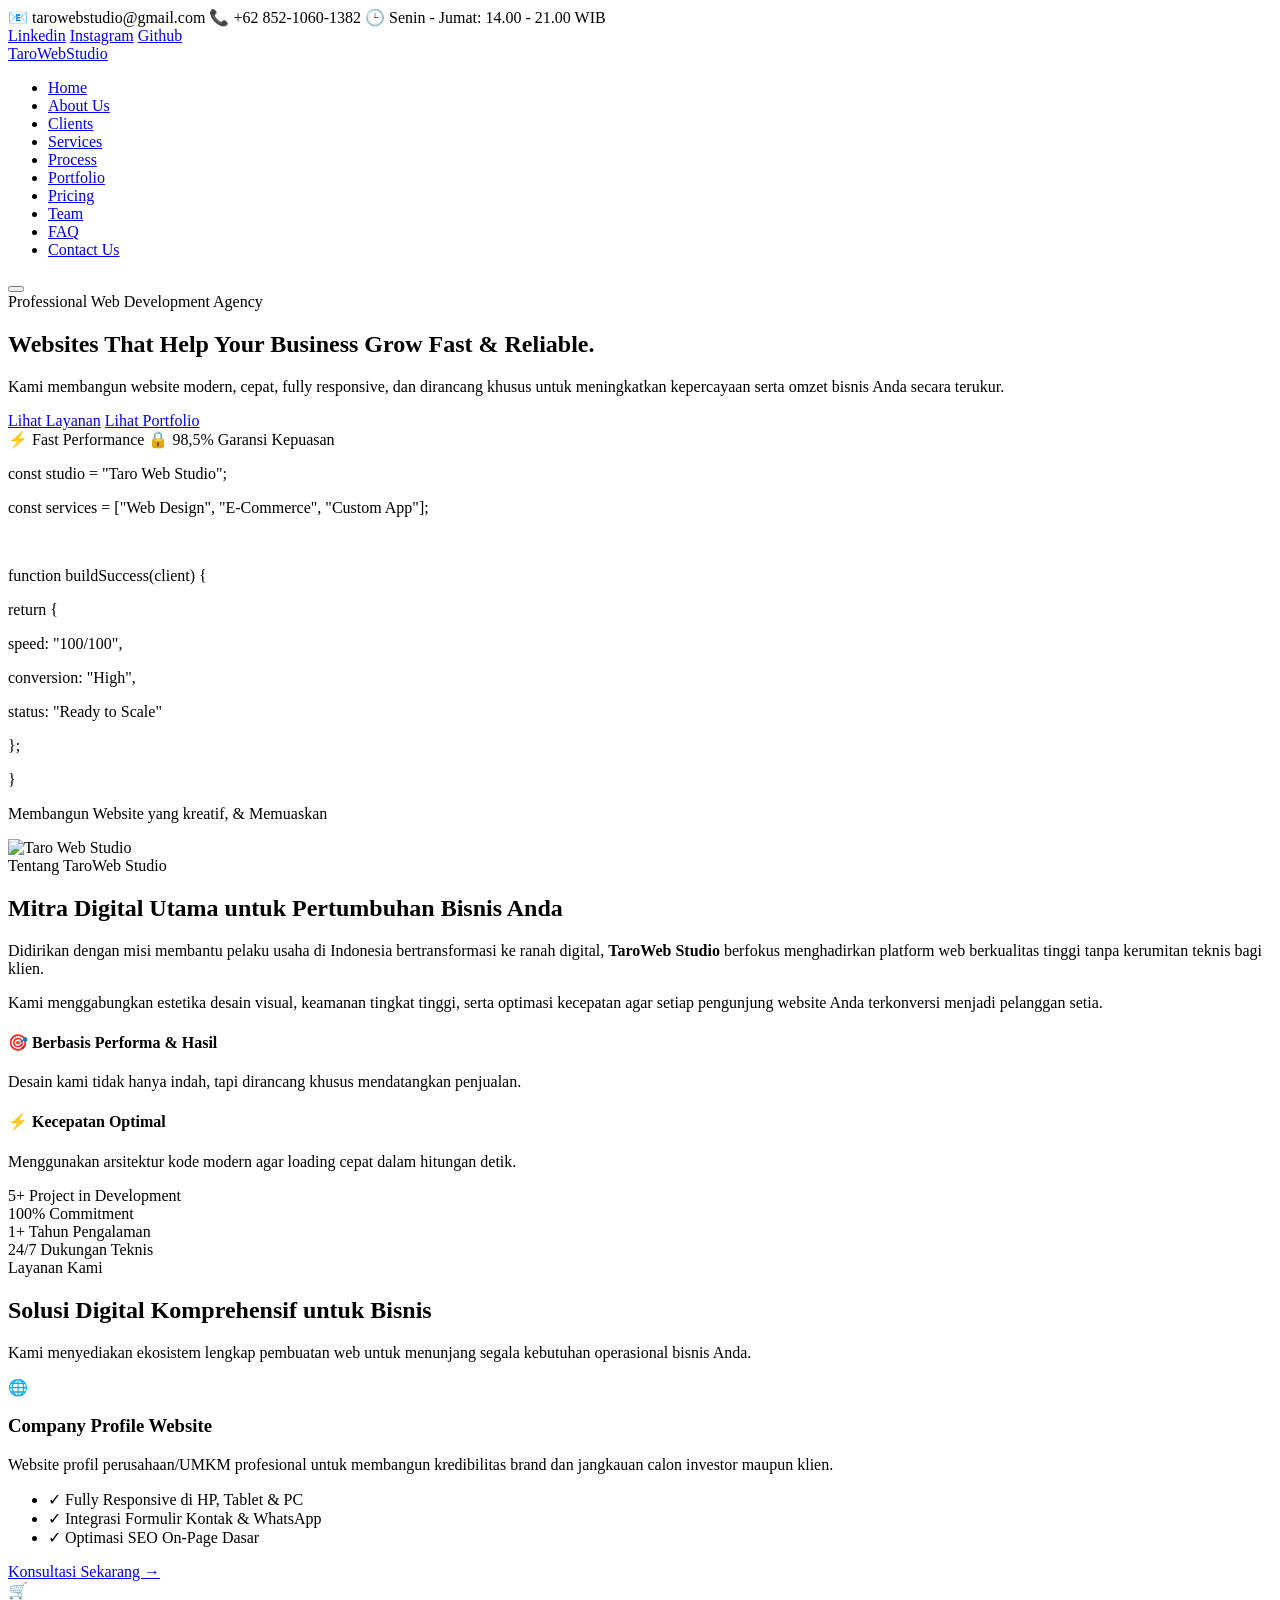
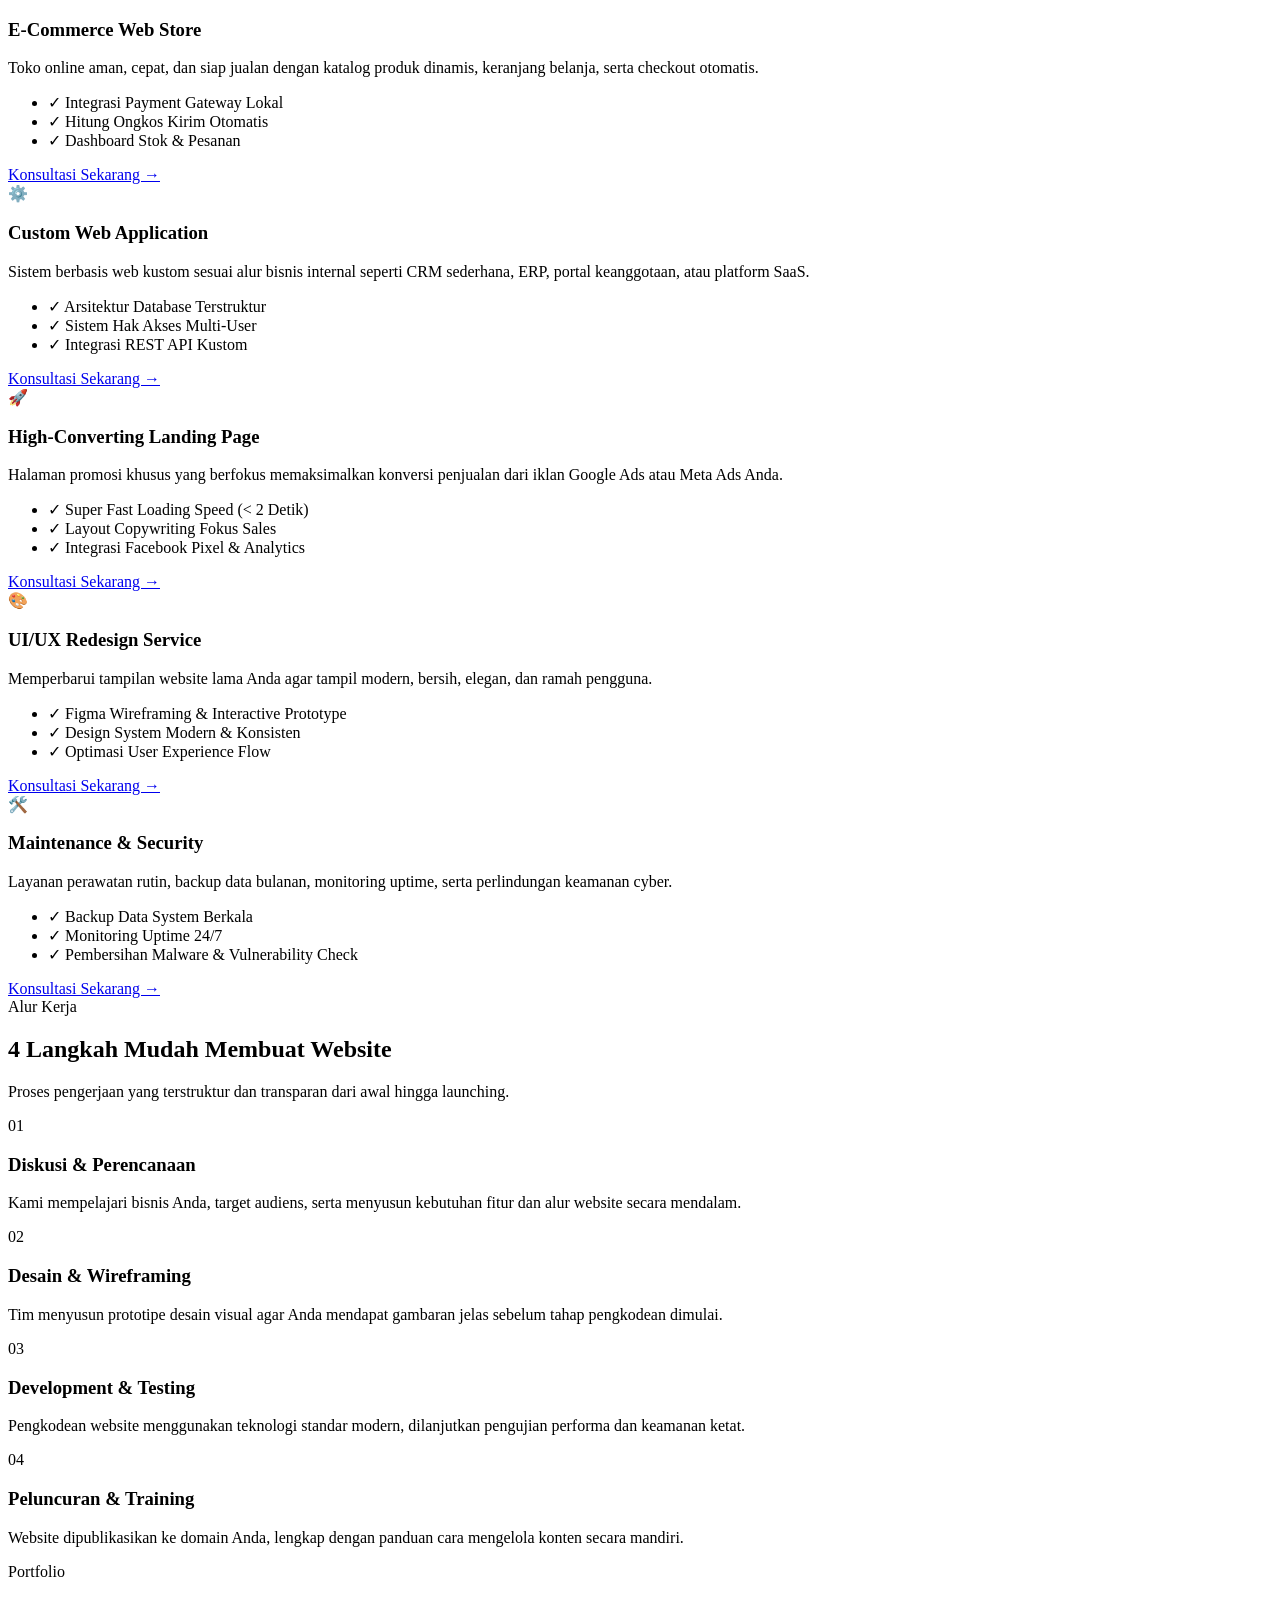
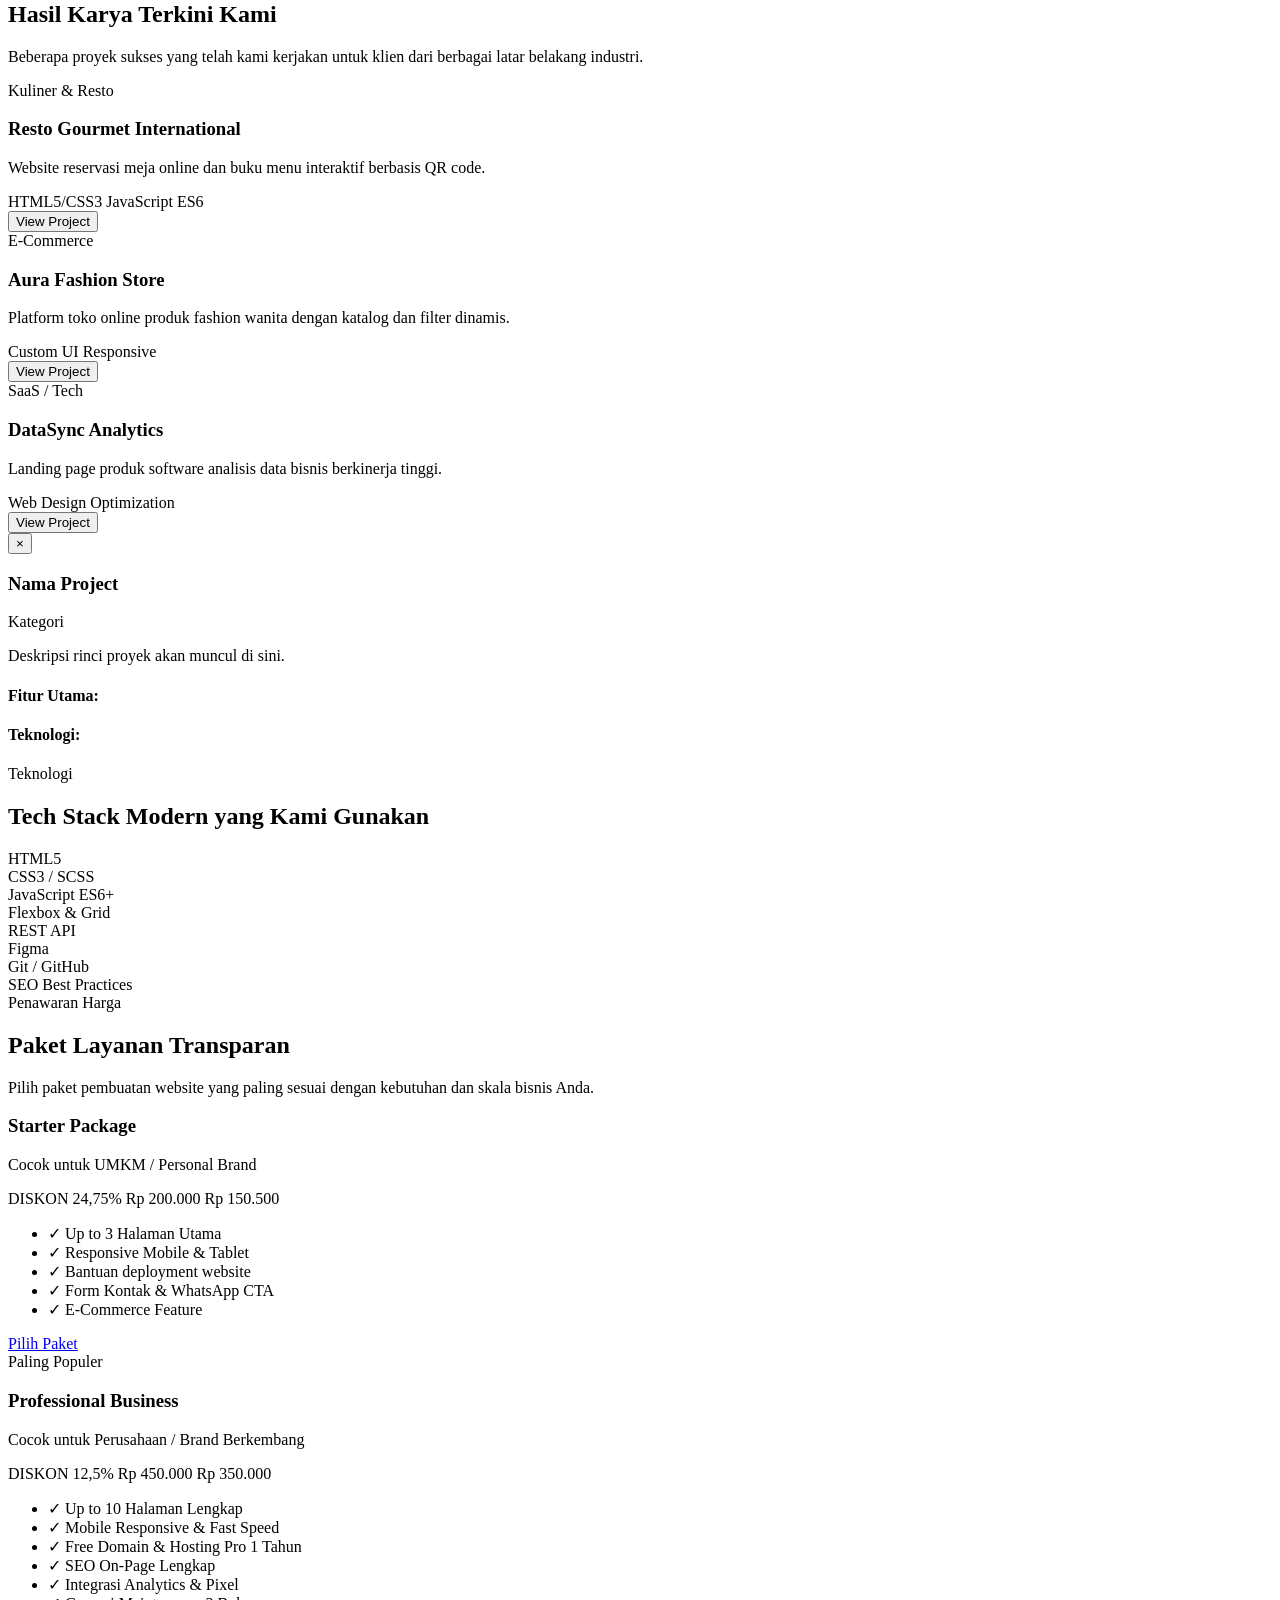
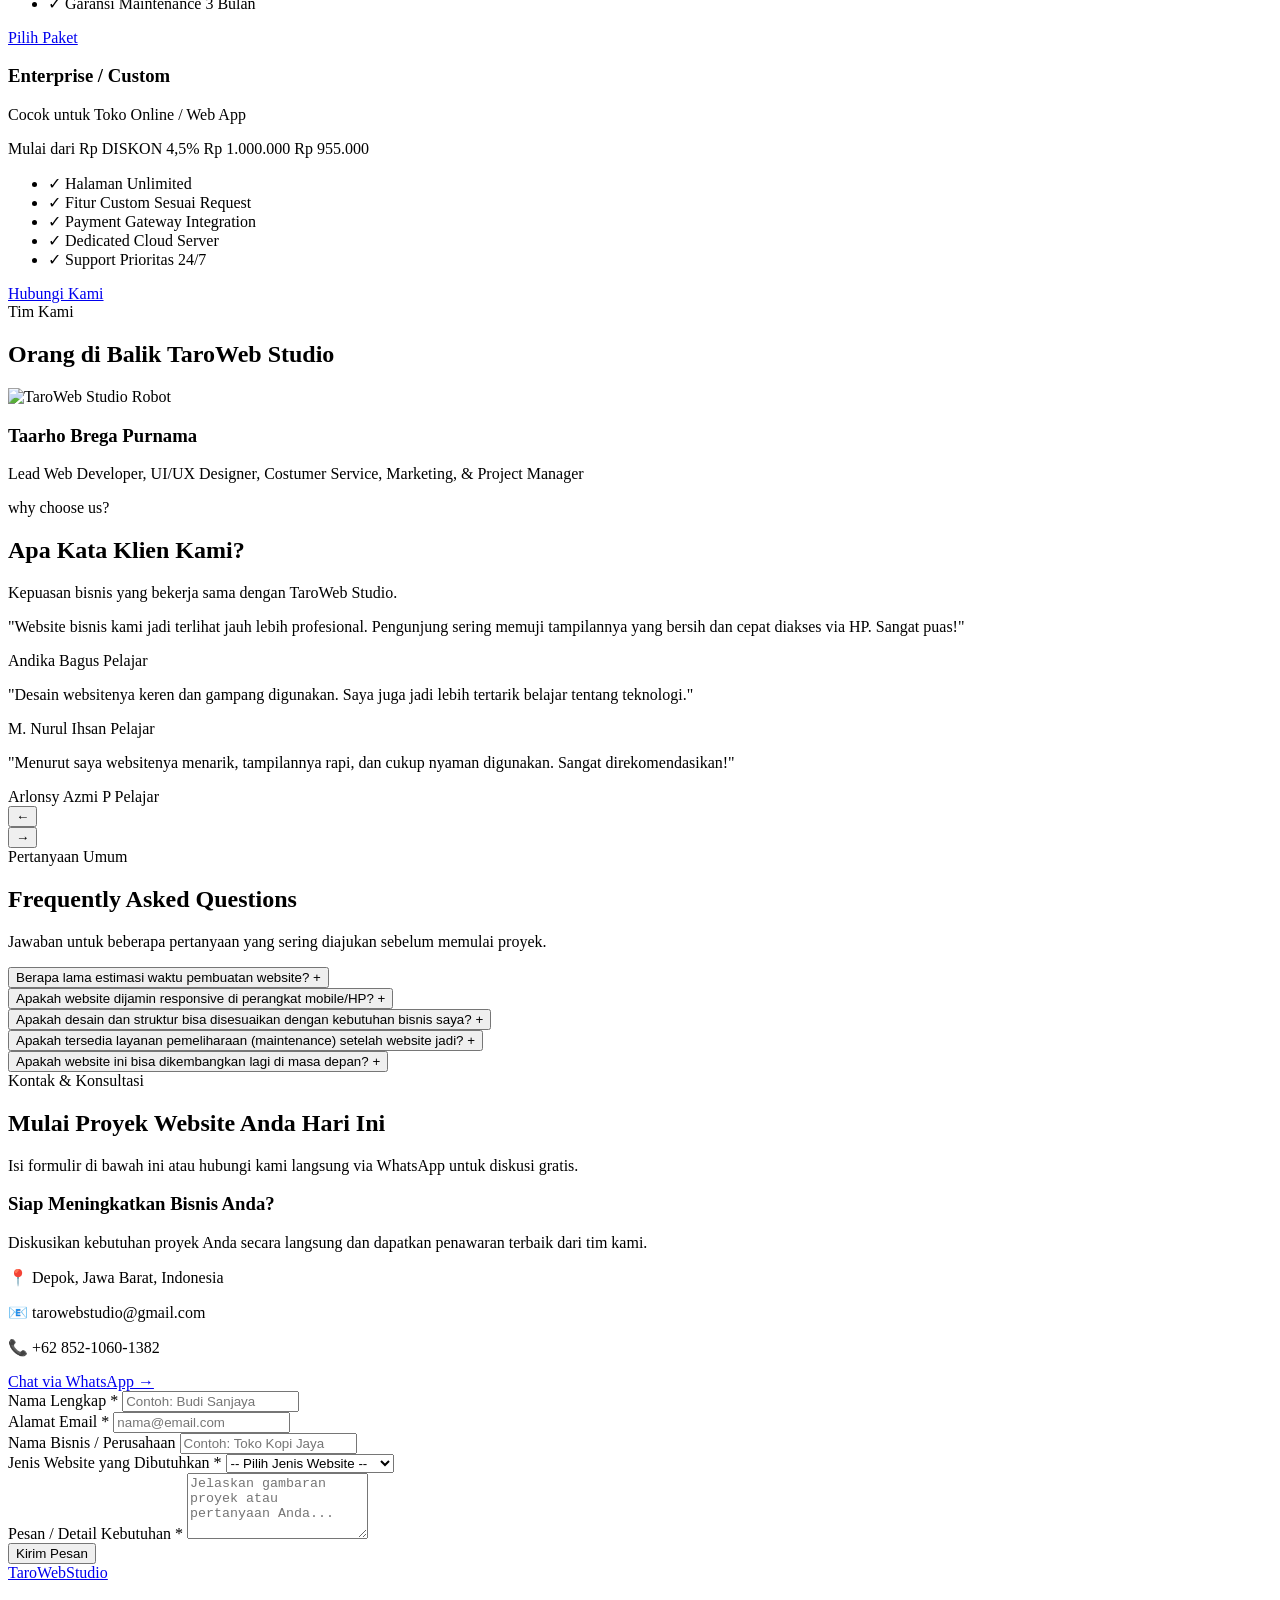
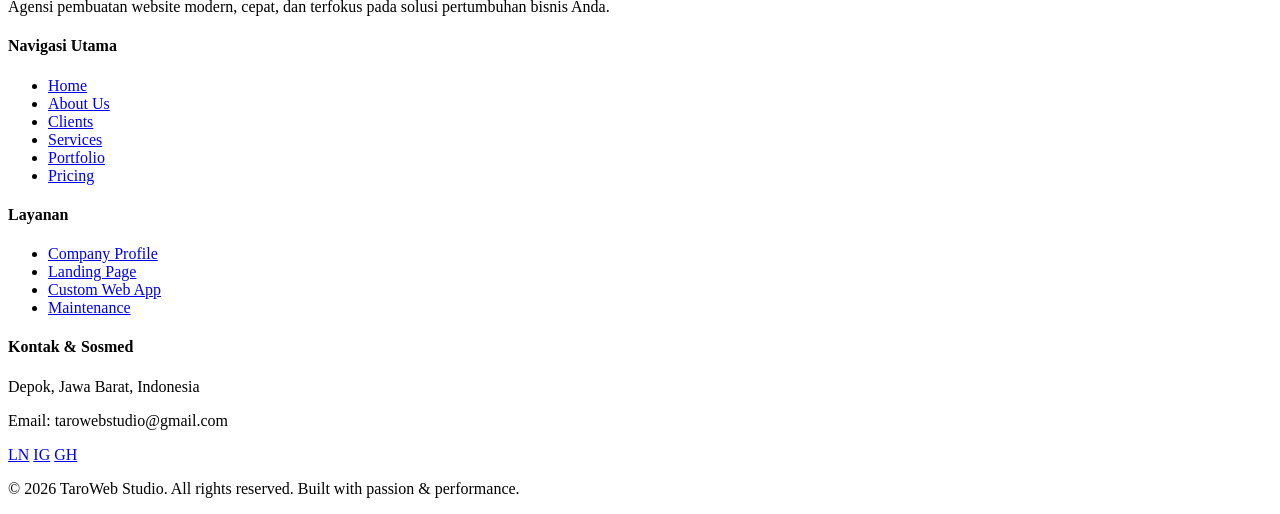
==== index.html @ c91f59e2 "create index.html" ====
<!DOCTYPE html>
<html lang="id">
<head>
  <meta charset="UTF-8">
  <meta name="viewport" content="width=device-width, initial-scale=1.0">
  <meta name="description" content="TaroWeb Studio - Agency Pembuatan Website Profesional, Modern, dan Berkinerja Tinggi untuk Bisnis & Brand Anda.">
  <title>TaroWeb Studio | Professional Web Development Agency</title>

  <!-- CSS External -->
  <link rel="stylesheet" href="css/style.css">
</head>
<body>

  <!-- ==================== TOP BAR ==================== -->
  <div class="top-bar">
    <div class="container top-bar-container">
      <div class="top-bar-contact">
        <span>📧 tarowebstudio@gmail.com
        <span>📞 +62 852-1060-1382</span>
        <span>🕒 Senin - Jumat: 14.00 - 21.00 WIB</span>
      </div>
      <div class="top-bar-socials">
        <a href="https://www.linkedin.com/in/taarho-brega-503787442/"
        target="_blank" rel="noopener noreferrer"
        aria-label="Linkedin Taro Web Studio">Linkedin</a>

        <a href="https://www.instagram.com/tarowebstudio.id?exln=bDh6ZzJjN2NoOWcz"
        target ="_blank" rel="noopener  noreferrer"
        aria-label="Instagram Taro Web Studio">Instagram</a>

        <a href="https://github.com/tarowebstudio"
        target="_blank" rel="noopener noreferrer"
        aria-label="GitHub Taro Web Studio">Github</a>
      </div>
    </div>
  </div>

  <!-- ==================== NAVBAR ==================== -->
  <header class="navbar" id="navbar">
    <div class="container navbar-container">
      <a href="#home" class="logo" aria-label="TaroWeb Studio Beranda">
        TaroWeb<span>Studio</span>
      </a>

      <!-- Navigation Links -->
      <nav class="nav-menu" id="nav-menu" aria-label="Navigasi Utama">
        <ul class="nav-list">
          <li><a href="#home" class="nav-link active">Home</a></li>
          <li><a href="#about" class="nav-link">About Us</a></li>
          <li><a href="#clients" class="nav-link">Clients</a></li>
          <li><a href="#services" class="nav-link">Services</a></li>
          <li><a href="#process" class="nav-link">Process</a></li>
          <li><a href="#portfolio" class="nav-link">Portfolio</a></li>
          <li><a href="#pricing" class="nav-link">Pricing</a></li>
          <li><a href="#team" class="nav-link">Team</a></li>
          <li><a href="#faq" class="nav-link">FAQ</a></li>
          <li><a href="#contact" class="btn btn-nav">Contact Us</a></li>
        </ul>
      </nav>

      <!-- Hamburger Menu Button -->
      <button class="hamburger" id="hamburger-btn" aria-label="Buka Menu Navigasi" aria-expanded="false" aria-controls="nav-menu">
        <span class="bar"></span>
        <span class="bar"></span>
        <span class="bar"></span>
      </button>
    </div>
  </header>

  <main>
    <!-- ==================== 1. HERO SECTION ==================== -->
    <section class="hero" id="home">
      <div class="container hero-container">
        <div class="hero-content">
          <span class="badge">Professional Web Development Agency</span>
          <h1 class="hero-title">Websites That Help Your Business Grow Fast & Reliable.</h1>
          <p class="hero-subheadline">
            Kami membangun website modern, cepat, fully responsive, dan dirancang khusus untuk meningkatkan kepercayaan serta omzet bisnis Anda secara terukur.
          </p>
          <div class="hero-cta">
            <a href="#services" class="btn btn-primary">Lihat Layanan</a>
            <a href="#portfolio" class="btn btn-secondary">Lihat Portfolio</a>
          </div>
          <div class="hero-trust-badges">
            <span>⚡ Fast Performance</span>
            <span>🔒 98,5% Garansi Kepuasan</span>
          </div>
        </div>

        <div class="hero-card-mockup" aria-hidden="true">
          <div class="mockup-header">
            <span class="dot red"></span>
            <span class="dot yellow"></span>
            <span class="dot green"></span>
          </div>
          <div class="mockup-body">
            <p><span class="code-keyword">const</span> studio = <span class="code-string">"Taro Web Studio"</span>;</p>
            <p><span class="code-keyword">const</span> services = [<span class="code-string">"Web Design"</span>, <span class="code-string">"E-Commerce"</span>, <span class="code-string">"Custom App"</span>];</p>
            <br>
            <p><span class="code-keyword">function</span> buildSuccess(client) {</p>
            <p class="indent"><span class="code-keyword">return</span> {</p>
            <p class="indent-2">speed: <span class="code-string">"100/100"</span>,</p>
            <p class="indent-2">conversion: <span class="code-string">"High"</span>,</p>
            <p class="indent-2">status: <span class="code-string">"Ready to Scale"</span></p>
            <p class="indent">};</p>
            <p>}</p>
          </div>
        </div>
      </div>
    </section>

    <!-- ==================== 2. CLIENT LOGOS (GANTI DENGAN GAMBAR LOGO SENDIRI) ==================== -->
    <section class="client-logos" id="clients">
      <div class="container">
        <p class="logos-title">Membangun Website yang kreatif, & Memuaskan</p>
        <div class="logos-grid">
          <!-- Ganti path gambar di bawah sesuai dengan nama file logo kamu di assets/images/ -->
          <div class="logo-item">
            <img src="assets/images/taro-logo.png.png" alt="Taro Web Studio" loading="lazy">
          </div>
          </div>
        </div>
      </div>
    </section>

    <!-- ==================== 3. ABOUT SECTION ==================== -->
    <section class="section-padding" id="about">
      <div class="container about-container">
        <div class="about-text-content">
          <span class="section-subtitle">Tentang TaroWeb Studio</span>
          <h2 class="section-title">Mitra Digital Utama untuk Pertumbuhan Bisnis Anda</h2>
          <p class="about-text">
            Didirikan dengan misi membantu pelaku usaha di Indonesia bertransformasi ke ranah digital, <strong>TaroWeb Studio</strong> berfokus menghadirkan platform web berkualitas tinggi tanpa kerumitan teknis bagi klien.
          </p>
          <p class="about-text">
            Kami menggabungkan estetika desain visual, keamanan tingkat tinggi, serta optimasi kecepatan agar setiap pengunjung website Anda terkonversi menjadi pelanggan setia.
          </p>

          <div class="about-features-list">
            <div class="feature-item">
              <h4>🎯 Berbasis Performa & Hasil</h4>
              <p>Desain kami tidak hanya indah, tapi dirancang khusus mendatangkan penjualan.</p>
            </div>
            <div class="feature-item">
              <h4>⚡ Kecepatan Optimal</h4>
              <p>Menggunakan arsitektur kode modern agar loading cepat dalam hitungan detik.</p>
            </div>
          </div>
        </div>

        <div class="about-stats-box">
          <div class="stat-card">
            <span class="stat-number">5+</span>
            <span class="stat-label">Project in Development</span>
          </div>
          <div class="stat-card">
            <span class="stat-number">100%</span>
            <span class="stat-label">Commitment</span>
          </div>
          <div class="stat-card">
            <span class="stat-number">1+</span>
            <span class="stat-label">Tahun Pengalaman</span>
          </div>
          <div class="stat-card">
            <span class="stat-number">24/7</span>
            <span class="stat-label">Dukungan Teknis</span>
          </div>
        </div>
      </div>
    </section>

    <!-- ==================== 4. SERVICES SECTION ==================== -->
    <section class="section-padding bg-light" id="services">
      <div class="container">
        <div class="section-header text-center">
          <span class="section-subtitle">Layanan Kami</span>
          <h2 class="section-title">Solusi Digital Komprehensif untuk Bisnis</h2>
          <p class="section-description">
            Kami menyediakan ekosistem lengkap pembuatan web untuk menunjang segala kebutuhan operasional bisnis Anda.
          </p>
        </div>

        <div class="services-grid">
          <!-- Service 1 -->
          <article class="service-card">
            <div class="service-icon" aria-hidden="true">🌐</div>
            <h3 class="service-title">Company Profile Website</h3>
            <p class="service-desc">Website profil perusahaan/UMKM profesional untuk membangun kredibilitas brand dan jangkauan calon investor maupun klien.</p>
            <ul class="service-features">
              <li>✓ Fully Responsive di HP, Tablet & PC</li>
              <li>✓ Integrasi Formulir Kontak & WhatsApp</li>
              <li>✓ Optimasi SEO On-Page Dasar</li>
            </ul>
            <a href="#contact" class="service-link">Konsultasi Sekarang &rarr;</a>
          </article>

          <!-- Service 2 -->
          <article class="service-card">
            <div class="service-icon" aria-hidden="true">🛒</div>
            <h3 class="service-title">E-Commerce Web Store</h3>
            <p class="service-desc">Toko online aman, cepat, dan siap jualan dengan katalog produk dinamis, keranjang belanja, serta checkout otomatis.</p>
            <ul class="service-features">
              <li>✓ Integrasi Payment Gateway Lokal</li>
              <li>✓ Hitung Ongkos Kirim Otomatis</li>
              <li>✓ Dashboard Stok & Pesanan</li>
            </ul>
            <a href="#contact" class="service-link">Konsultasi Sekarang &rarr;</a>
          </article>

          <!-- Service 3 -->
          <article class="service-card">
            <div class="service-icon" aria-hidden="true">⚙️</div>
            <h3 class="service-title">Custom Web Application</h3>
            <p class="service-desc">Sistem berbasis web kustom sesuai alur bisnis internal seperti CRM sederhana, ERP, portal keanggotaan, atau platform SaaS.</p>
            <ul class="service-features">
              <li>✓ Arsitektur Database Terstruktur</li>
              <li>✓ Sistem Hak Akses Multi-User</li>
              <li>✓ Integrasi REST API Kustom</li>
            </ul>
            <a href="#contact" class="service-link">Konsultasi Sekarang &rarr;</a>
          </article>

          <!-- Service 4 -->
          <article class="service-card">
            <div class="service-icon" aria-hidden="true">🚀</div>
            <h3 class="service-title">High-Converting Landing Page</h3>
            <p class="service-desc">Halaman promosi khusus yang berfokus memaksimalkan konversi penjualan dari iklan Google Ads atau Meta Ads Anda.</p>
            <ul class="service-features">
              <li>✓ Super Fast Loading Speed (&lt; 2 Detik)</li>
              <li>✓ Layout Copywriting Fokus Sales</li>
              <li>✓ Integrasi Facebook Pixel & Analytics</li>
            </ul>
            <a href="#contact" class="service-link">Konsultasi Sekarang &rarr;</a>
          </article>

          <!-- Service 5 -->
          <article class="service-card">
            <div class="service-icon" aria-hidden="true">🎨</div>
            <h3 class="service-title">UI/UX Redesign Service</h3>
            <p class="service-desc">Memperbarui tampilan website lama Anda agar tampil modern, bersih, elegan, dan ramah pengguna.</p>
            <ul class="service-features">
              <li>✓ Figma Wireframing & Interactive Prototype</li>
              <li>✓ Design System Modern & Konsisten</li>
              <li>✓ Optimasi User Experience Flow</li>
            </ul>
            <a href="#contact" class="service-link">Konsultasi Sekarang &rarr;</a>
          </article>

          <!-- Service 6 -->
          <article class="service-card">
            <div class="service-icon" aria-hidden="true">🛠️</div>
            <h3 class="service-title">Maintenance & Security</h3>
            <p class="service-desc">Layanan perawatan rutin, backup data bulanan, monitoring uptime, serta perlindungan keamanan cyber.</p>
            <ul class="service-features">
              <li>✓ Backup Data System Berkala</li>
              <li>✓ Monitoring Uptime 24/7</li>
              <li>✓ Pembersihan Malware & Vulnerability Check</li>
            </ul>
            <a href="#contact" class="service-link">Konsultasi Sekarang &rarr;</a>
          </article>
        </div>
      </div>
    </section>

    <!-- ==================== 5. PROCESS SECTION ==================== -->
    <section class="section-padding" id="process">
      <div class="container">
        <div class="section-header text-center">
          <span class="section-subtitle">Alur Kerja</span>
          <h2 class="section-title">4 Langkah Mudah Membuat Website</h2>
          <p class="section-description">Proses pengerjaan yang terstruktur dan transparan dari awal hingga launching.</p>
        </div>

        <div class="process-steps">
          <div class="step-card">
            <div class="step-number">01</div>
            <h3 class="step-title">Diskusi & Perencanaan</h3>
            <p class="step-desc">Kami mempelajari bisnis Anda, target audiens, serta menyusun kebutuhan fitur dan alur website secara mendalam.</p>
          </div>

          <div class="step-card">
            <div class="step-number">02</div>
            <h3 class="step-title">Desain & Wireframing</h3>
            <p class="step-desc">Tim menyusun prototipe desain visual agar Anda mendapat gambaran jelas sebelum tahap pengkodean dimulai.</p>
          </div>

          <div class="step-card">
            <div class="step-number">03</div>
            <h3 class="step-title">Development & Testing</h3>
            <p class="step-desc">Pengkodean website menggunakan teknologi standar modern, dilanjutkan pengujian performa dan keamanan ketat.</p>
          </div>

          <div class="step-card">
            <div class="step-number">04</div>
            <h3 class="step-title">Peluncuran & Training</h3>
            <p class="step-desc">Website dipublikasikan ke domain Anda, lengkap dengan panduan cara mengelola konten secara mandiri.</p>
          </div>
        </div>
      </div>
    </section>

    <!-- ==================== 6. PORTFOLIO SECTION ==================== -->
    <section class="section-padding bg-light" id="portfolio">
      <div class="container">
        <div class="section-header text-center">
          <span class="section-subtitle">Portfolio</span>
          <h2 class="section-title">Hasil Karya Terkini Kami</h2>
          <p class="section-description">Beberapa proyek sukses yang telah kami kerjakan untuk klien dari berbagai latar belakang industri.</p>
        </div>

        <div class="portfolio-grid">
          <!-- Portfolio 1 -->
          <article class="portfolio-card">
            <div class="portfolio-preview visual-restaurant" aria-label="Visual Preview Restaurant Website">
              <span class="category-tag">Kuliner & Resto</span>
            </div>
            <div class="portfolio-info">
              <h3 class="portfolio-title">Resto Gourmet International</h3>
              <p class="portfolio-short">Website reservasi meja online dan buku menu interaktif berbasis QR code.</p>
              <div class="portfolio-tech">
                <span class="tech-tag">HTML5/CSS3</span>
                <span class="tech-tag">JavaScript ES6</span>
              </div>
              <button type="button" class="btn btn-outline btn-modal" data-project="0">View Project</button>
            </div>
          </article>

          <!-- Portfolio 2 -->
          <article class="portfolio-card">
            <div class="portfolio-preview visual-fashion" aria-label="Visual Preview Fashion Store">
              <span class="category-tag">E-Commerce</span>
            </div>
            <div class="portfolio-info">
              <h3 class="portfolio-title">Aura Fashion Store</h3>
              <p class="portfolio-short">Platform toko online produk fashion wanita dengan katalog dan filter dinamis.</p>
              <div class="portfolio-tech">
                <span class="tech-tag">Custom UI</span>
                <span class="tech-tag">Responsive</span>
              </div>
              <button type="button" class="btn btn-outline btn-modal" data-project="1">View Project</button>
            </div>
          </article>

          <!-- Portfolio 3 -->
          <article class="portfolio-card">
            <div class="portfolio-preview visual-tech" aria-label="Visual Preview Tech Company">
              <span class="category-tag">SaaS / Tech</span>
            </div>
            <div class="portfolio-info">
              <h3 class="portfolio-title">DataSync Analytics</h3>
              <p class="portfolio-short">Landing page produk software analisis data bisnis berkinerja tinggi.</p>
              <div class="portfolio-tech">
                <span class="tech-tag">Web Design</span>
                <span class="tech-tag">Optimization</span>
              </div>
              <button type="button" class="btn btn-outline btn-modal" data-project="2">View Project</button>
            </div>
          </article>
        </div>
      </div>
    </section>

    <!-- Modal Detail Portfolio -->
    <div class="modal" id="portfolio-modal" role="dialog" aria-modal="true" aria-hidden="true" aria-labelledby="modal-title">
      <div class="modal-overlay" id="modal-overlay"></div>
      <div class="modal-container">
        <button type="button" class="modal-close" id="modal-close" aria-label="Tutup Modal">&times;</button>
        <div class="modal-content">
          <h3 id="modal-title" class="modal-title">Nama Project</h3>
          <span id="modal-category" class="category-tag">Kategori</span>
          <p id="modal-description" class="modal-description">Deskripsi rinci proyek akan muncul di sini.</p>

          <div class="modal-details">
            <h4>Fitur Utama:</h4>
            <ul id="modal-features"></ul>
          </div>

          <div class="modal-tech-stack">
            <h4>Teknologi:</h4>
            <div id="modal-tech" class="portfolio-tech"></div>
          </div>
        </div>
      </div>
    </div>                       

    <!-- ==================== 7. TECH STACK SECTION ==================== -->
    <section class="section-padding">
      <div class="container text-center">
        <span class="section-subtitle">Teknologi</span>
        <h2 class="section-title">Tech Stack Modern yang Kami Gunakan</h2>
        <div class="tech-stack-grid">
          <div class="tech-item">HTML5</div>
          <div class="tech-item">CSS3 / SCSS</div>
          <div class="tech-item">JavaScript ES6+</div>
          <div class="tech-item">Flexbox & Grid</div>
          <div class="tech-item">REST API</div>
          <div class="tech-item">Figma</div>
          <div class="tech-item">Git / GitHub</div>
          <div class="tech-item">SEO Best Practices</div>
        </div>
      </div>
    </section>

    <!-- ==================== 8. PRICING SECTION ==================== -->
    <section class="section-padding bg-light" id="pricing">
      <div class="container">
        <div class="section-header text-center">
          <span class="section-subtitle">Penawaran Harga</span>
          <h2 class="section-title">Paket Layanan Transparan</h2>
          <p class="section-description">Pilih paket pembuatan website yang paling sesuai dengan kebutuhan dan skala bisnis Anda.</p>
        </div>

        <div class="pricing-grid">
          <!-- Starter Package -->
          <div class="pricing-card">
            <div class="pricing-header">
              <h3>Starter Package</h3>
              <p>Cocok untuk UMKM / Personal Brand</p>
              <div class="price">
                <span class="promo-badge">DISKON 24,75%</span>
                <span class="old-price">Rp 200.000</span>
                <span class="current-price">Rp 150.500</span>
              </div>
            </div>
            <ul class="pricing-features">
              <li>✓ Up to 3 Halaman Utama</li>
              <li>✓ Responsive Mobile & Tablet</li>
              <li>✓ Bantuan deployment website</li>
              <li>✓ Form Kontak & WhatsApp CTA</li>
              <li>✓ E-Commerce Feature</li>
            </ul>
            <a href="#contact" class="btn btn-outline full-width">Pilih Paket</a>
          </div>

          <!-- Professional Package (Featured) -->
          <div class="pricing-card featured">
            <div class="popular-badge">Paling Populer</div>
            <div class="pricing-header">
              <h3>Professional Business</h3>
              <p>Cocok untuk Perusahaan / Brand Berkembang</p>
              <div class="price">
                <span class="promo-badge">DISKON 12,5%</span>
                <span class="old-price">Rp 450.000</span>
                <span class="current-price">Rp 350.000</span>
              </div>
            </div>
            <ul class="pricing-features">
              <li>✓ Up to 10 Halaman Lengkap</li>
              <li>✓ Mobile Responsive & Fast Speed</li>
              <li>✓ Free Domain & Hosting Pro 1 Tahun</li>
              <li>✓ SEO On-Page Lengkap</li>
              <li>✓ Integrasi Analytics & Pixel</li>
              <li>✓ Garansi Maintenance 3 Bulan</li>
            </ul>
            <a href="#contact" class="btn btn-primary full-width">Pilih Paket</a>
          </div>

          <!-- Custom Package -->
          <div class="pricing-card">
            <div class="pricing-header">
              <h3>Enterprise / Custom</h3>
              <p>Cocok untuk Toko Online / Web App</p>
              <div class="price">Mulai dari Rp
                <span class="promo-badge">DISKON 4,5%</span>
                <span class="old-price">Rp 1.000.000</span>
                <span class="current-price">Rp 955.000</span>
              </div>
            </div>
            <ul class="pricing-features">
              <li>✓ Halaman Unlimited</li>
              <li>✓ Fitur Custom Sesuai Request</li>
              <li>✓ Payment Gateway Integration</li>
              <li>✓ Dedicated Cloud Server</li>
              <li>✓ Support Prioritas 24/7</li>
            </ul>
            <a href="#contact" class="btn btn-outline full-width">Hubungi Kami</a>
          </div>
        </div>
      </div>
    </section>

    <!-- ==================== 9. TEAM SECTION ==================== -->
    <section class="section-padding" id="team">
      <div class="container">
        <div class="section-header text-center">
          <span class="section-subtitle">Tim Kami</span>
          <h2 class="section-title">Orang di Balik TaroWeb Studio</h2>
        </div>

        <div class="team-grid">
          <div class="team-card">
            <div class="team-avatar">
            <img src="assets/images/robot-transparant.png.png" alt="TaroWeb Studio Robot">
            </div>
            <h3 class="team-name">Taarho Brega Purnama</h3>
            <p class="team-role">Lead Web Developer, UI/UX Designer, Costumer Service, Marketing, & Project Manager</p>
          </div>
        </div>
      </div>
    </section>

    <!-- ==================== 10. TESTIMONIALS SECTION ==================== -->
    <section class="section-padding bg-light" id="why-choose-us">
      <div class="container">
        <div class="section-header text-center">
          <span class="section-subtitle">why choose us?</span>
          <h2 class="section-title">Apa Kata Klien Kami?</h2>
          <p class="section-description">Kepuasan bisnis yang bekerja sama dengan TaroWeb Studio.</p>
        </div>

        <div class="testimonial-slider-wrapper">
          <div class="testimonial-cards" id="testimonial-cards">
            <!-- Testimonial 1 -->
            <div class="testimonial-card active">
              <p class="testimonial-text">"Website bisnis kami jadi terlihat jauh lebih profesional. Pengunjung sering memuji tampilannya yang bersih dan cepat diakses via HP. Sangat puas!"</p>
              <div class="testimonial-author">
                <span class="author-name">Andika Bagus</span>
                <span class="author-role">Pelajar</span>
              </div>
            </div>

            <!-- Testimonial 2 -->
            <div class="testimonial-card">
              <p class="testimonial-text">"Desain websitenya keren dan gampang digunakan. Saya juga jadi lebih tertarik belajar tentang teknologi."</p>
              <div class="testimonial-author">
                <span class="author-name">M. Nurul Ihsan</span>
                <span class="author-role">Pelajar</span>
              </div>
            </div>

            <!-- Testimonial 3 -->
            <div class="testimonial-card">
              <p class="testimonial-text">"Menurut saya websitenya menarik, tampilannya rapi, dan cukup nyaman digunakan. Sangat direkomendasikan!"</p>
              <div class="testimonial-author">
                <span class="author-name">Arlonsy Azmi P</span>
                <span class="author-role">Pelajar</span>
              </div>
            </div>
          </div>

          <!-- Slider Controls -->
          <div class="slider-controls">
            <button type="button" class="slider-btn prev-btn" id="prev-testi-btn" aria-label="Testimonial Sebelumnya">&larr;</button>
            <div class="slider-dots" id="slider-dots" aria-label="Navigasi Testimonial">
              <span class="dot active" data-index="0"></span>
              <span class="dot" data-index="1"></span>
              <span class="dot" data-index="2"></span>
            </div>
            <button type="button" class="slider-btn next-btn" id="next-testi-btn" aria-label="Testimonial Selanjutnya">&rarr;</button>
          </div>
        </div>
      </div>
    </section>

    <!-- ==================== 11. FAQ ACCORDION ==================== -->
    <section class="section-padding" id="faq">
      <div class="container">
        <div class="section-header text-center">
          <span class="section-subtitle">Pertanyaan Umum</span>
          <h2 class="section-title">Frequently Asked Questions</h2>
          <p class="section-description">Jawaban untuk beberapa pertanyaan yang sering diajukan sebelum memulai proyek.</p>
        </div>

        <div class="faq-accordion">
          <!-- Accordion Item 1 -->
          <div class="faq-item">
            <button type="button" class="faq-header" aria-expanded="false" aria-controls="faq-ans-1" id="faq-btn-1">
              <span class="faq-question">Berapa lama estimasi waktu pembuatan website?</span>
              <span class="faq-icon" aria-hidden="true">+</span>
            </button>
            <div class="faq-body" id="faq-ans-1" aria-labelledby="faq-btn-1" hidden>
              <p class="faq-answer">Estimasi pengerjaan berkisar antara 3 hingga 14 hari kerja, tergantung pada kompleksitas fitur dan kesiapan materi dari Anda.</p>
            </div>
          </div>

          <!-- Accordion Item 2 -->
          <div class="faq-item">
            <button type="button" class="faq-header" aria-expanded="false" aria-controls="faq-ans-2" id="faq-btn-2">
              <span class="faq-question">Apakah website dijamin responsive di perangkat mobile/HP?</span>
              <span class="faq-icon" aria-hidden="true">+</span>
            </button>
            <div class="faq-body" id="faq-ans-2" aria-labelledby="faq-btn-2" hidden>
              <p class="faq-answer">Tentu saja!!!. Semua website buatan TaroWeb Studio menggunakan pendekatan mobile-first sehingga tampil optimal di Smartphone, Tablet, dan Desktop.</p>
            </div>
          </div>

          <!-- Accordion Item 3 -->
          <div class="faq-item">
            <button type="button" class="faq-header" aria-expanded="false" aria-controls="faq-ans-3" id="faq-btn-3">
              <span class="faq-question">Apakah desain dan struktur bisa disesuaikan dengan kebutuhan bisnis saya?</span>
              <span class="faq-icon" aria-hidden="true">+</span>
            </button>
            <div class="faq-body" id="faq-ans-3" aria-labelledby="faq-btn-3" hidden>
              <p class="faq-answer">Ya, kami membangun website yang fleksibel. Desain, skema warna, tata letak, dan fitur akan diselaraskan dengan identitas brand Anda.</p>
            </div>
          </div>

          <!-- Accordion Item 4 -->
          <div class="faq-item">
            <button type="button" class="faq-header" aria-expanded="false" aria-controls="faq-ans-4" id="faq-btn-4">
              <span class="faq-question">Apakah tersedia layanan pemeliharaan (maintenance) setelah website jadi?</span>
              <span class="faq-icon" aria-hidden="true">+</span>
            </button>
            <div class="faq-body" id="faq-ans-4" aria-labelledby="faq-btn-4" hidden>
              <p class="faq-answer">Ya, tersedia. Kami menyediakan layanan maintenance untuk membantu memperbarui konten, memperbaiki error, dan menjaga website tetap optimal setelah selesai dibuat.r.</p>
            </div>
          </div>

          <!-- Accordion Item 5 -->
          <div class="faq-item">
            <button type="button" class="faq-header" aria-expanded="false" aria-controls="faq-ans-5" id="faq-btn-5">
              <span class="faq-question">Apakah website ini bisa dikembangkan lagi di masa depan?</span>
              <span class="faq-icon" aria-hidden="true">+</span>
            </button>
            <div class="faq-body" id="faq-ans-5" aria-labelledby="faq-btn-5" hidden>
              <p class="faq-answer">Ya, tentu. Website dapat dikembangkan dan disesuaikan lagi di masa depan sesuai kebutuhan bisnis Anda, termasuk penambahan fitur, halaman, maupun integrasi baru.</p>
            </div>
          </div>
        </div>
      </div>
    </section>

    <!-- ==================== 12. CONTACT SECTION ==================== -->
    <section class="section-padding bg-light" id="contact">
      <div class="container">
        <div class="section-header text-center">
          <span class="section-subtitle">Kontak & Konsultasi</span>
          <h2 class="section-title">Mulai Proyek Website Anda Hari Ini</h2>
          <p class="section-description">Isi formulir di bawah ini atau hubungi kami langsung via WhatsApp untuk diskusi gratis.</p>
        </div>

        <div class="contact-wrapper">
          <!-- Info WhatsApp CTA -->
          <div class="contact-info">
            <h3>Siap Meningkatkan Bisnis Anda?</h3>
            <p>Diskusikan kebutuhan proyek Anda secara langsung dan dapatkan penawaran terbaik dari tim kami.</p>
            <div class="info-list">
              <p>📍 Depok, Jawa Barat, Indonesia</p>
              <p>📧 tarowebstudio@gmail.com</p>
              <p>📞 +62 852-1060-1382</p>
            </div>
            <a href="https://wa.me/6285210601382?text=Halo%20Taro%20Web%20Studio,%20saya%20tertarik%20untuk%20konsultasi%20website" target="_blank" rel="noopener noreferrer" class="btn btn-whatsapp">
              Chat via WhatsApp &rarr;
            </a>
          </div>

          <!-- Form Kontak -->
          <form class="contact-form" id="contact-form" novalidate>
            <div class="form-alert" id="form-alert" aria-live="polite" hidden></div>

            <div class="form-group">
              <label for="name">Nama Lengkap <span class="required">*</span></label>
              <input type="text" id="name" name="name" class="form-input" placeholder="Contoh: Budi Sanjaya" required>
              <span class="error-msg" id="name-error"></span>
            </div>

            <div class="form-group">
              <label for="email">Alamat Email <span class="required">*</span></label>
              <input type="email" id="email" name="email" class="form-input" placeholder="nama@email.com" required>
              <span class="error-msg" id="email-error"></span>
            </div>

            <div class="form-group">
              <label for="business_name">Nama Bisnis / Perusahaan</label>
              <input type="text" id="business_name" name="business_name" class="form-input" placeholder="Contoh: Toko Kopi Jaya">
            </div>

            <div class="form-group">
              <label for="service_type">Jenis Website yang Dibutuhkan <span class="required">*</span></label>
              <select id="service_type" name="service_type" class="form-input" required>
                <option value="">-- Pilih Jenis Website --</option>
                <option value="business">Business Website</option>
                <option value="landing-page">Landing Page</option>
                <option value="custom">Custom Web Application</option>
                <option value="maintenance">Website Maintenance</option>
              </select>
              <span class="error-msg" id="service-error"></span>
            </div>

            <div class="form-group">
              <label for="message">Pesan / Detail Kebutuhan <span class="required">*</span></label>
              <textarea id="message" name="message" rows="4" class="form-input" placeholder="Jelaskan gambaran proyek atau pertanyaan Anda..." required></textarea>
              <span class="error-msg" id="message-error"></span>
            </div>

            <button type="submit" class="btn btn-primary btn-submit full-width" id="submit-btn">Kirim Pesan</button>
          </form>
        </div>
      </div>
    </section>
  </main>

  <!-- ==================== 13. FOOTER ==================== -->
  <footer class="footer">
    <div class="container footer-container">
      <div class="footer-col footer-brand">
        <a href="#home" class="logo footer-logo">TaroWeb<span>Studio</span></a>
        <p class="footer-desc">
          Agensi pembuatan website modern, cepat, dan terfokus pada solusi pertumbuhan bisnis Anda.
        </p>
      </div>

      <div class="footer-col">
        <h4 class="footer-heading">Navigasi Utama</h4>
        <ul class="footer-links">
          <li><a href="#home">Home</a></li>
          <li><a href="#about">About Us</a></li>
          <li><a href="#clients">Clients</a></li>
          <li><a href="#services">Services</a></li>
          <li><a href="#portfolio">Portfolio</a></li>
          <li><a href="#pricing">Pricing</a></li>
        </ul>
      </div>

      <div class="footer-col">
        <h4 class="footer-heading">Layanan</h4>
        <ul class="footer-links">
          <li><a href="#services">Company Profile</a></li>
          <li><a href="#services">Landing Page</a></li>
          <li><a href="#services">Custom Web App</a></li>
          <li><a href="#services">Maintenance</a></li>
        </ul>
      </div>

      <div class="footer-col">
        <h4 class="footer-heading">Kontak & Sosmed</h4>
        <p class="footer-contact-info">Depok, Jawa Barat, Indonesia</p>
        <p class="footer-contact-info">Email: tarowebstudio@gmail.com</p>
        <div class="social-links">
          <a href="#" aria-label="LinkedIn TaroWeb Studio">LN</a>
          <a href="#" aria-label="Instagram TaroWeb Studio">IG</a>
          <a href="#" aria-label="GitHub TaroWeb Studio">GH</a>
        </div>
      </div>
    </div>

    <div class="footer-bottom">
      <div class="container">
        <p>&copy; 2026 TaroWeb Studio. All rights reserved. Built with passion & performance.</p>
      </div>
    </div>
  </footer>

  <!-- JS External -->
  <script src="js/script.js"></script>
</body>
</html>
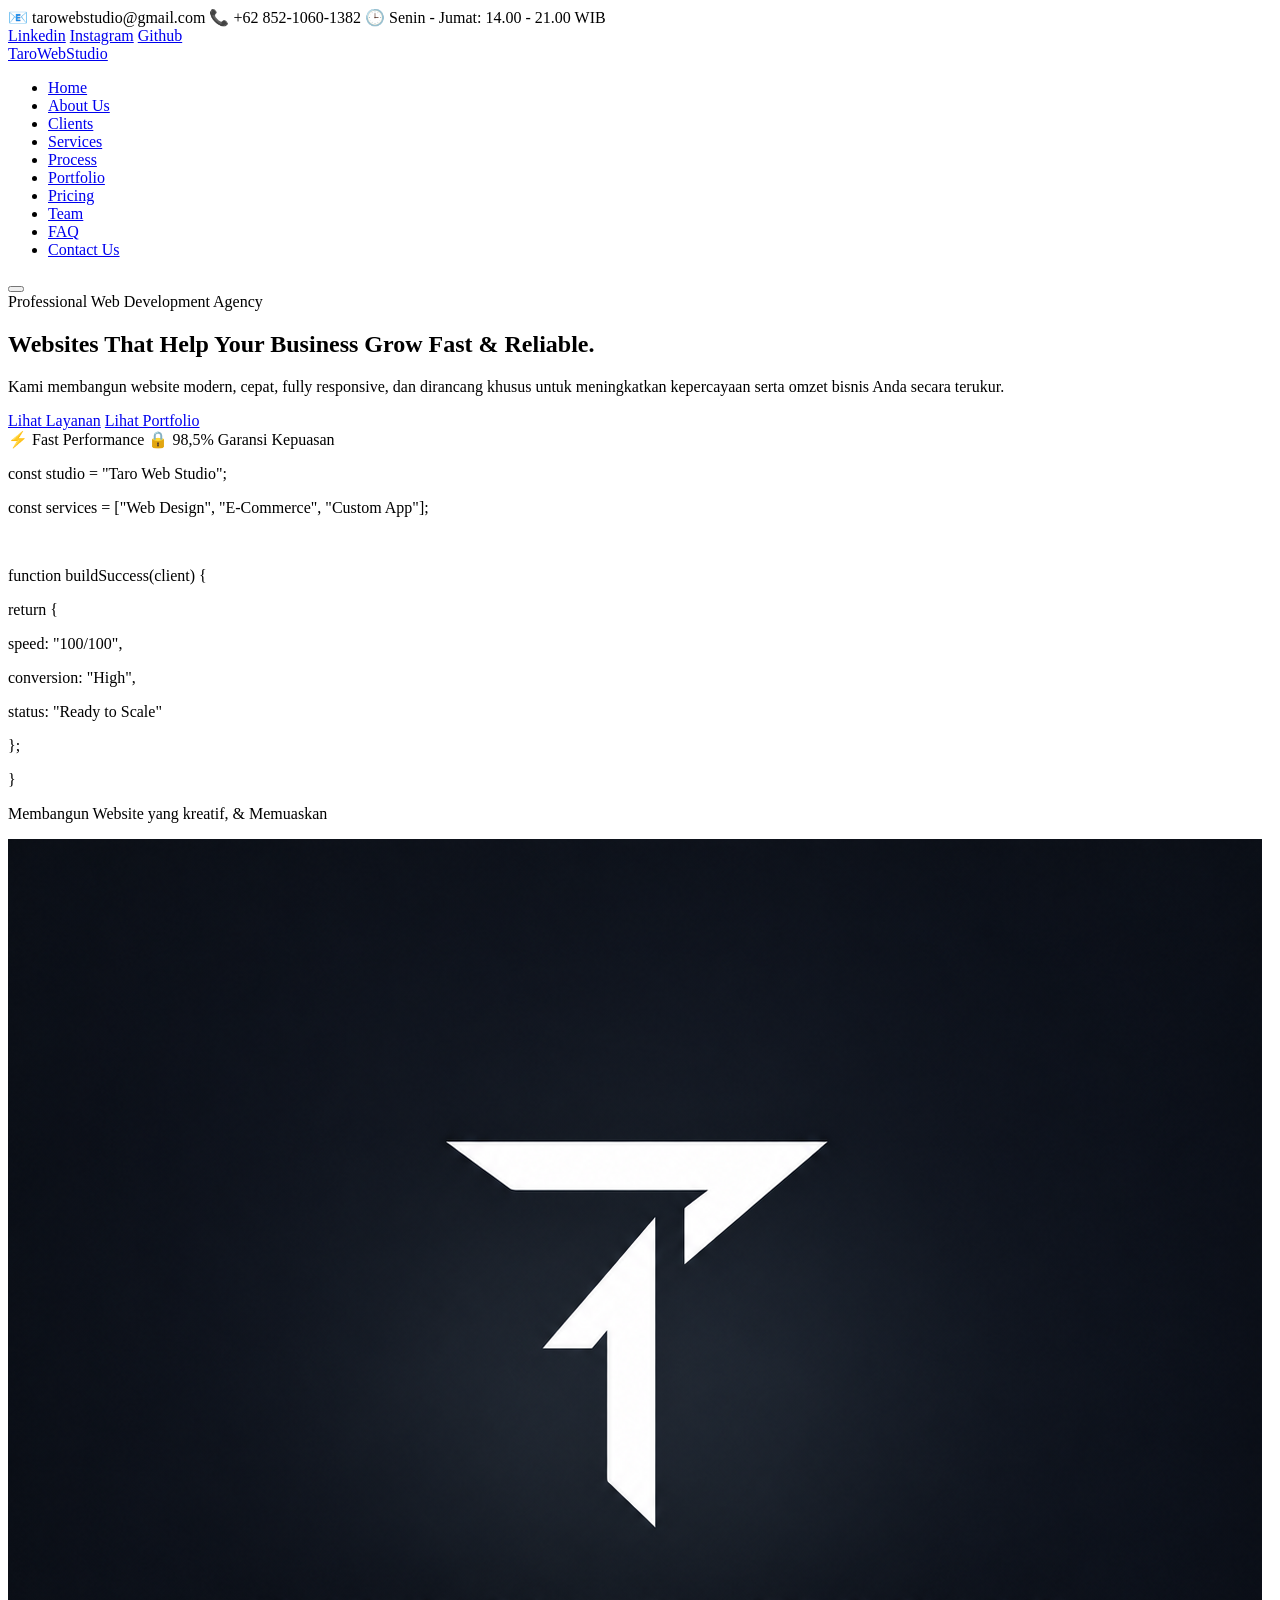
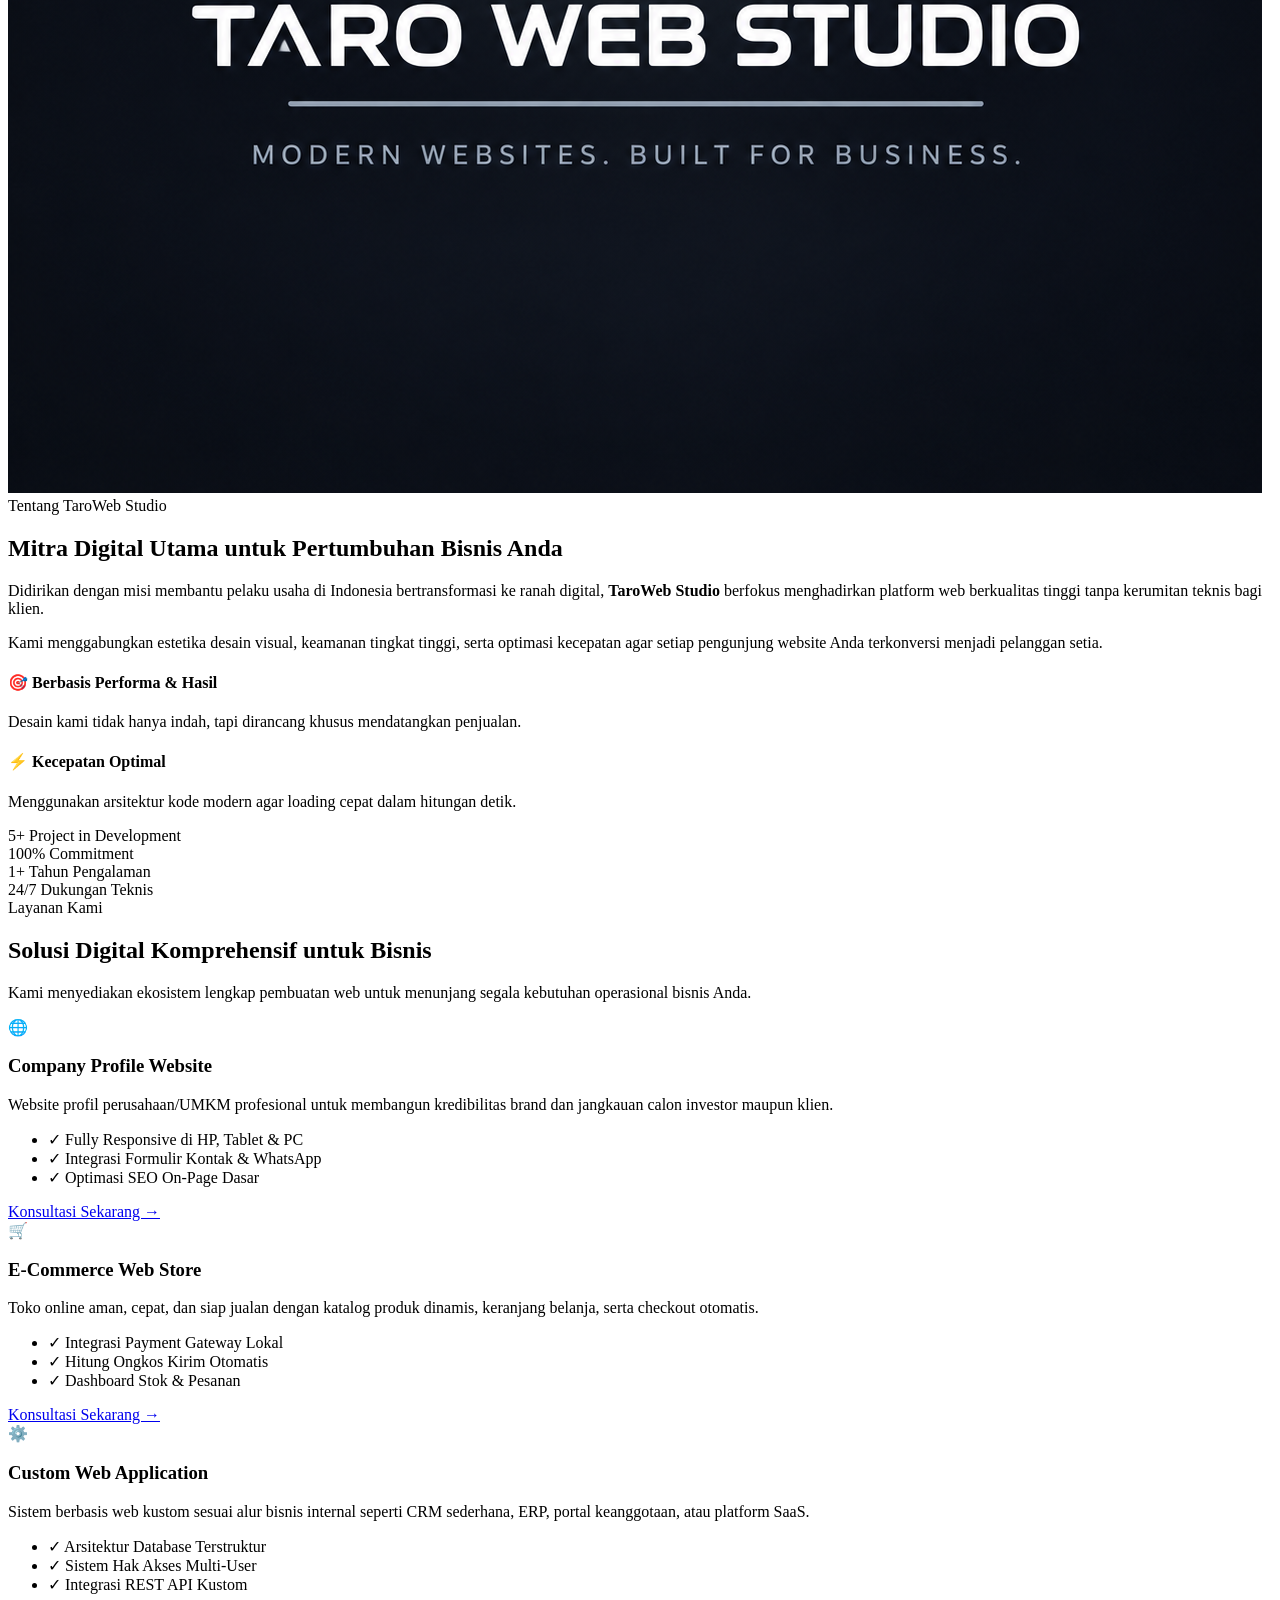
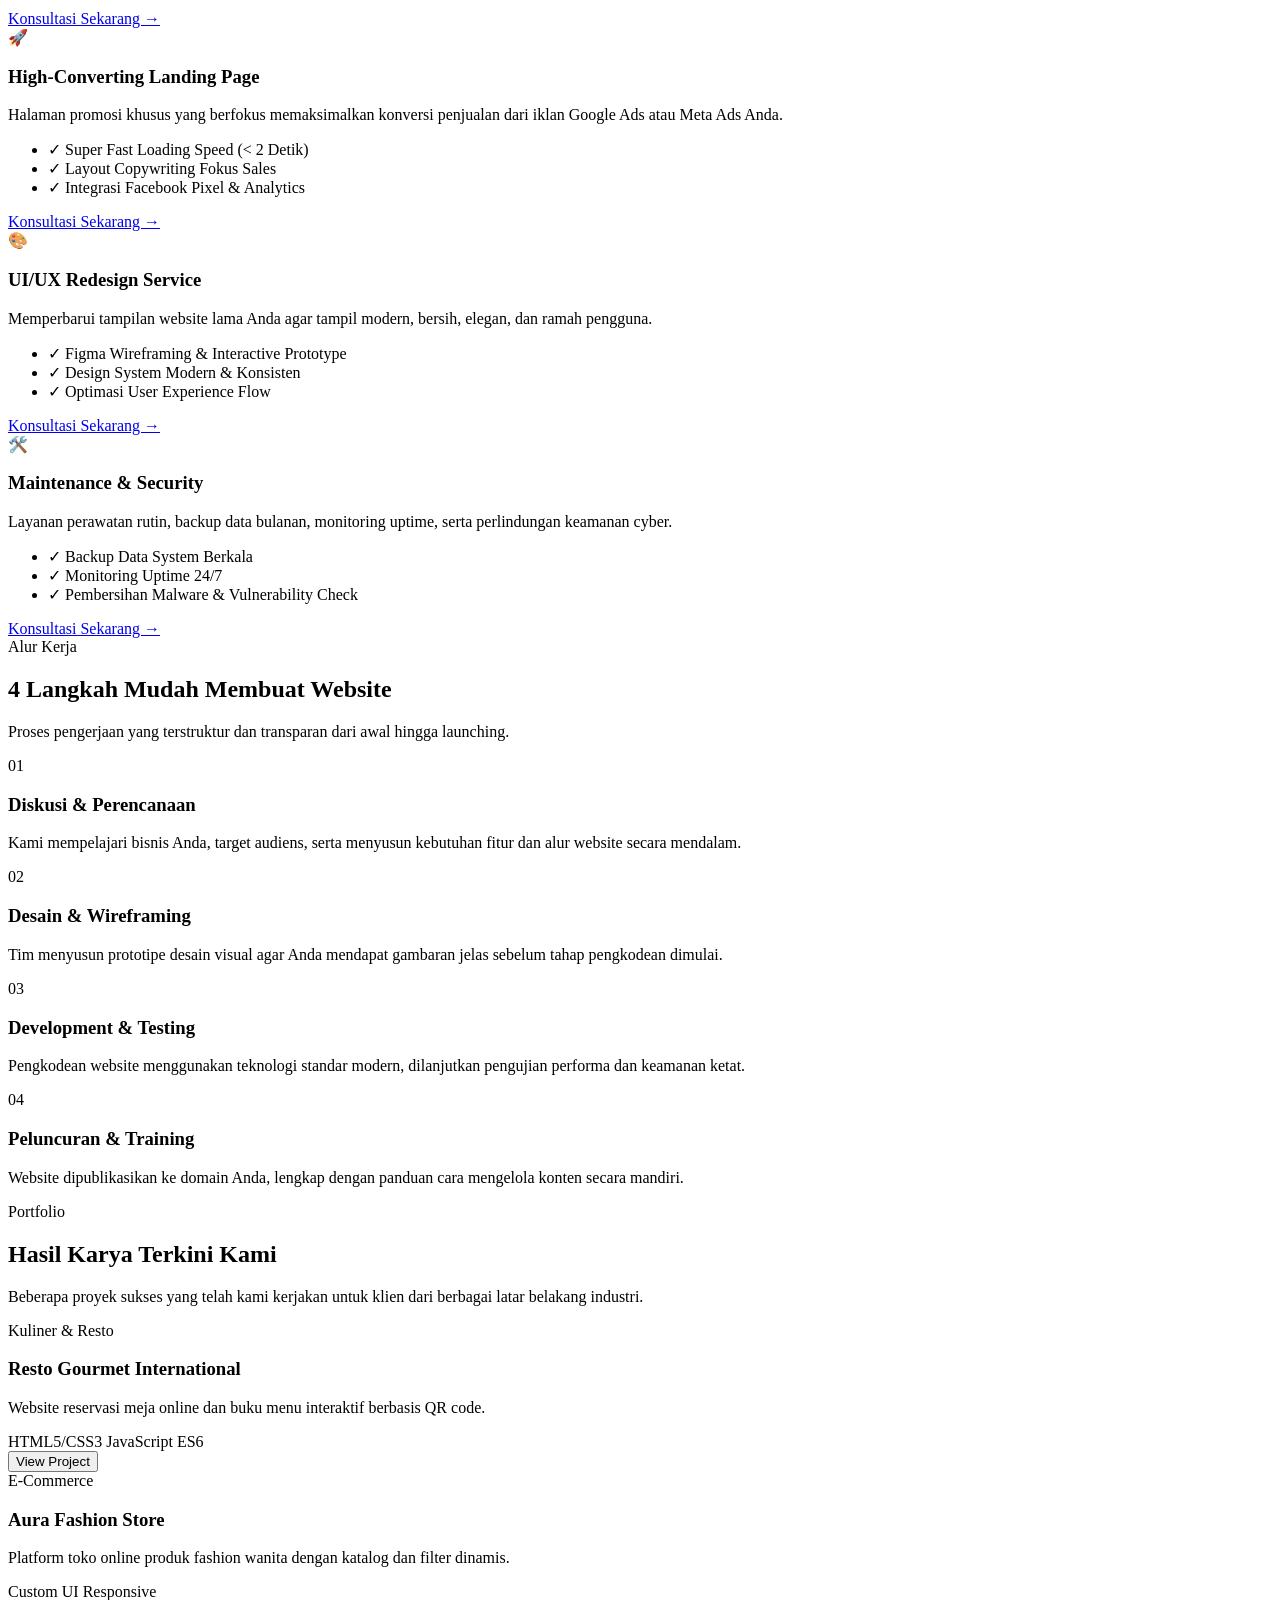
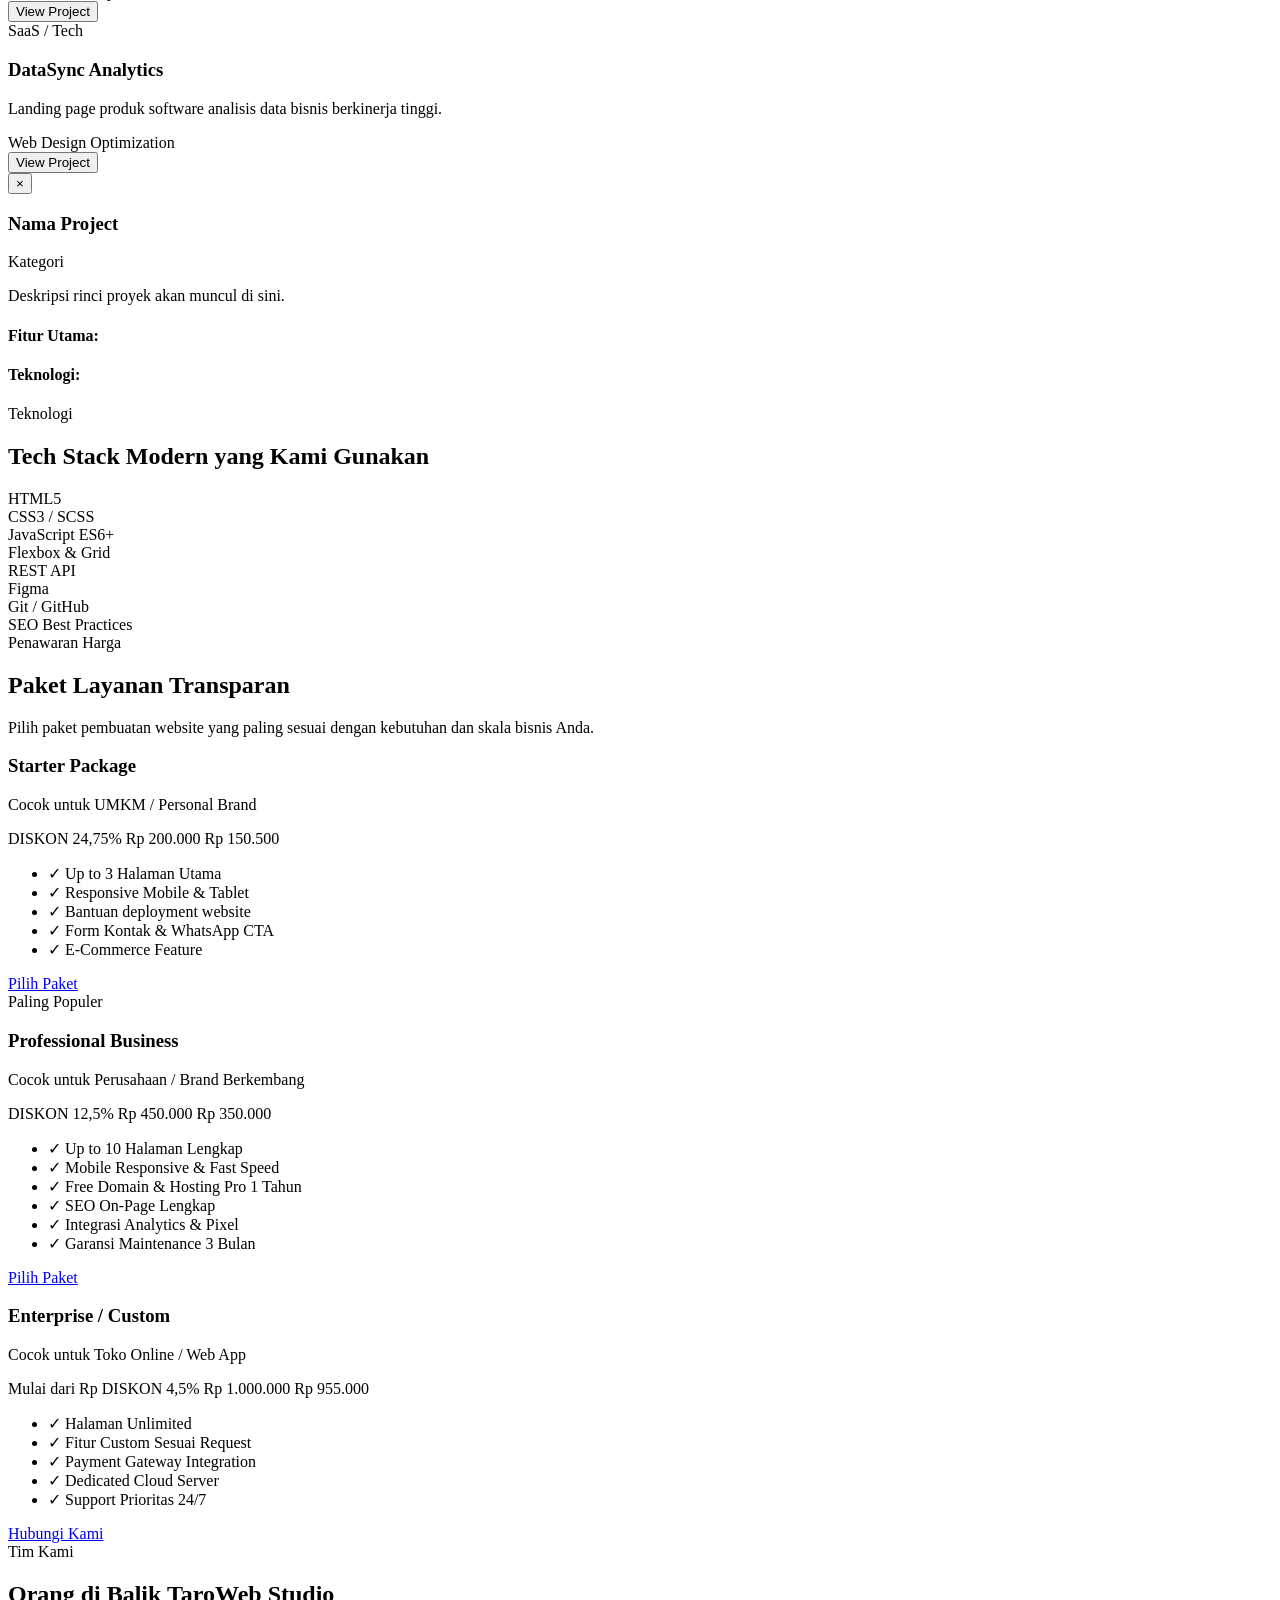
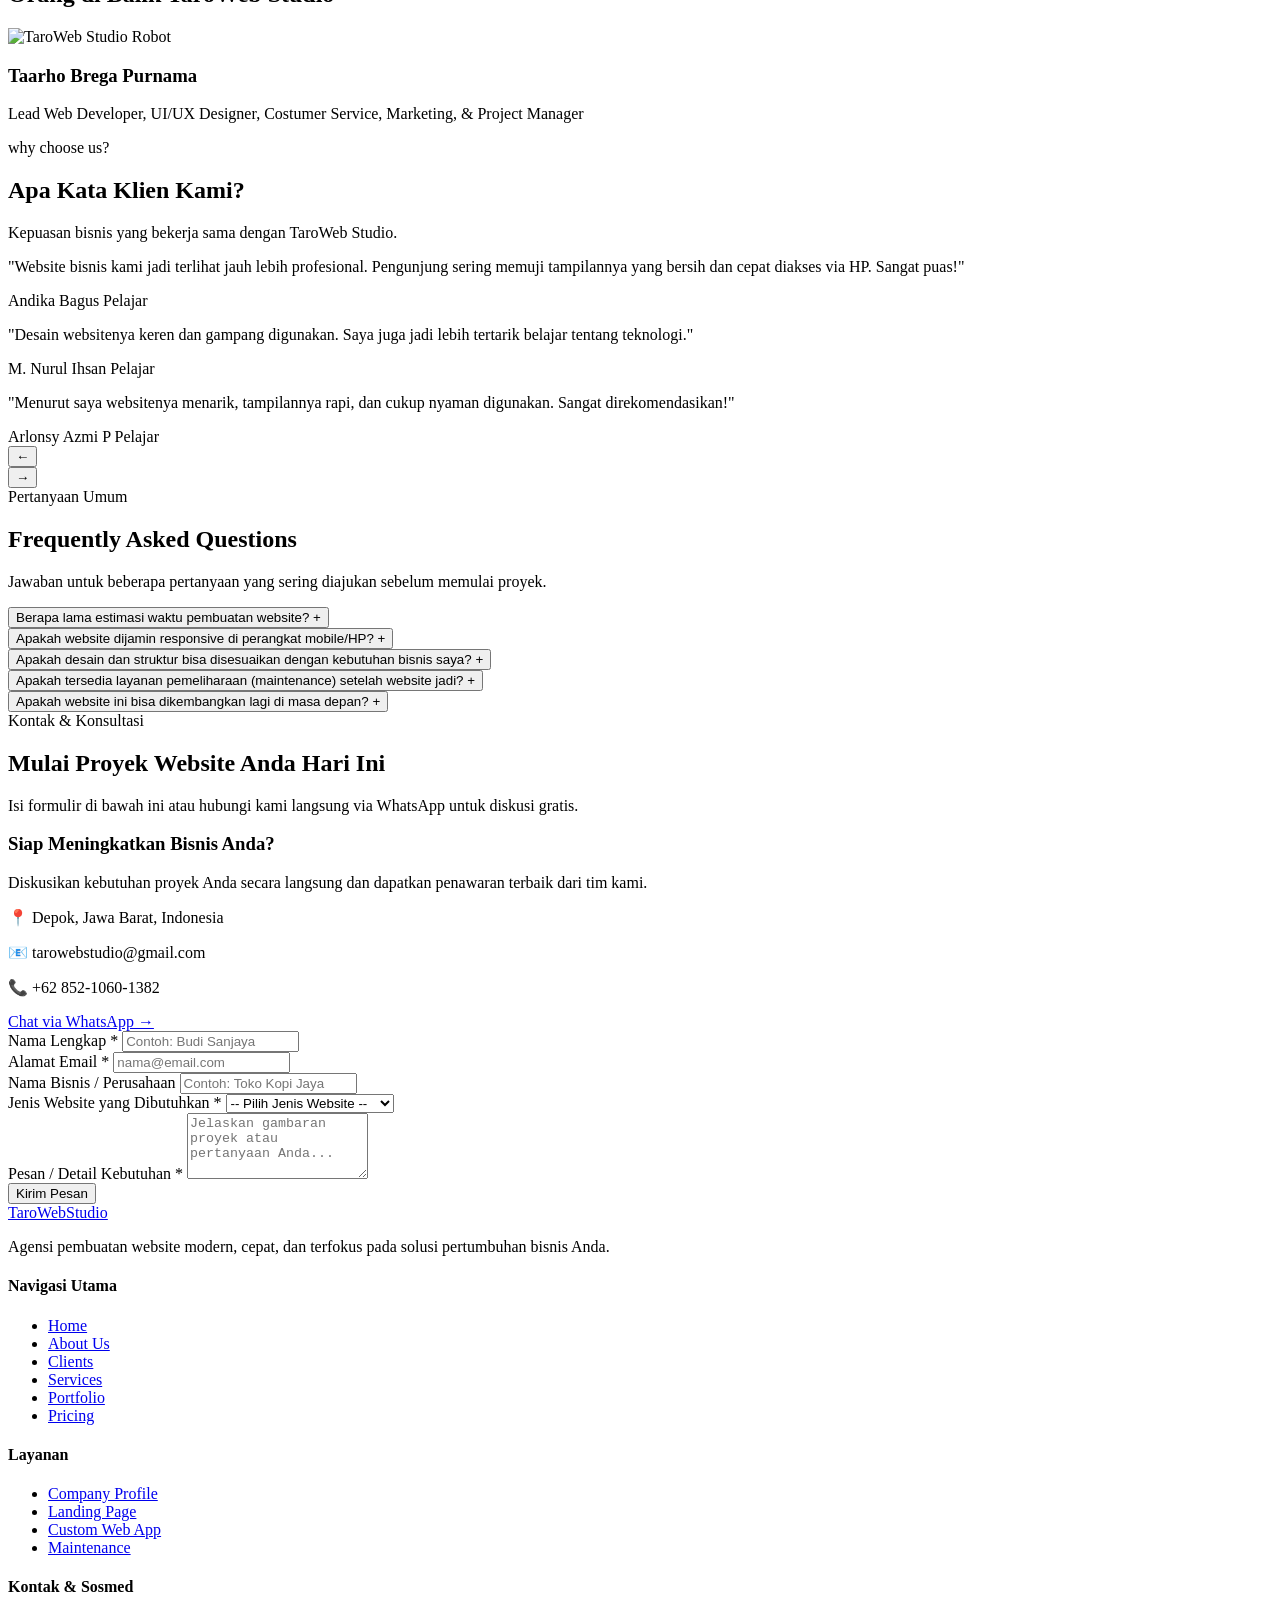
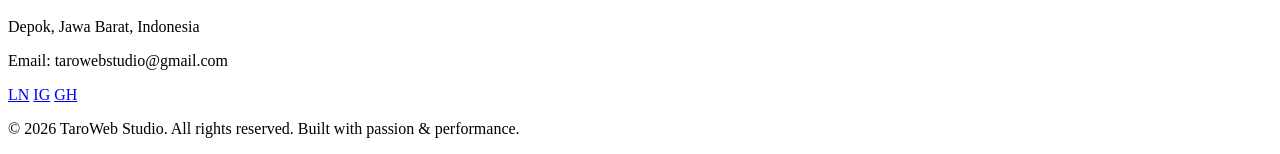
==== commit 4c3bb6f0: "Fix image source path for Taro logo" ====
--- a/index.html
+++ b/index.html
@@ -116,7 +116,7 @@
         <div class="logos-grid">
           <!-- Ganti path gambar di bawah sesuai dengan nama file logo kamu di assets/images/ -->
           <div class="logo-item">
-            <img src="assets/images/taro-logo.png.png" alt="Taro Web Studio" loading="lazy">
+            <img src="taro-logo.png.png" alt="Taro Web Studio" loading="lazy">
           </div>
           </div>
         </div>
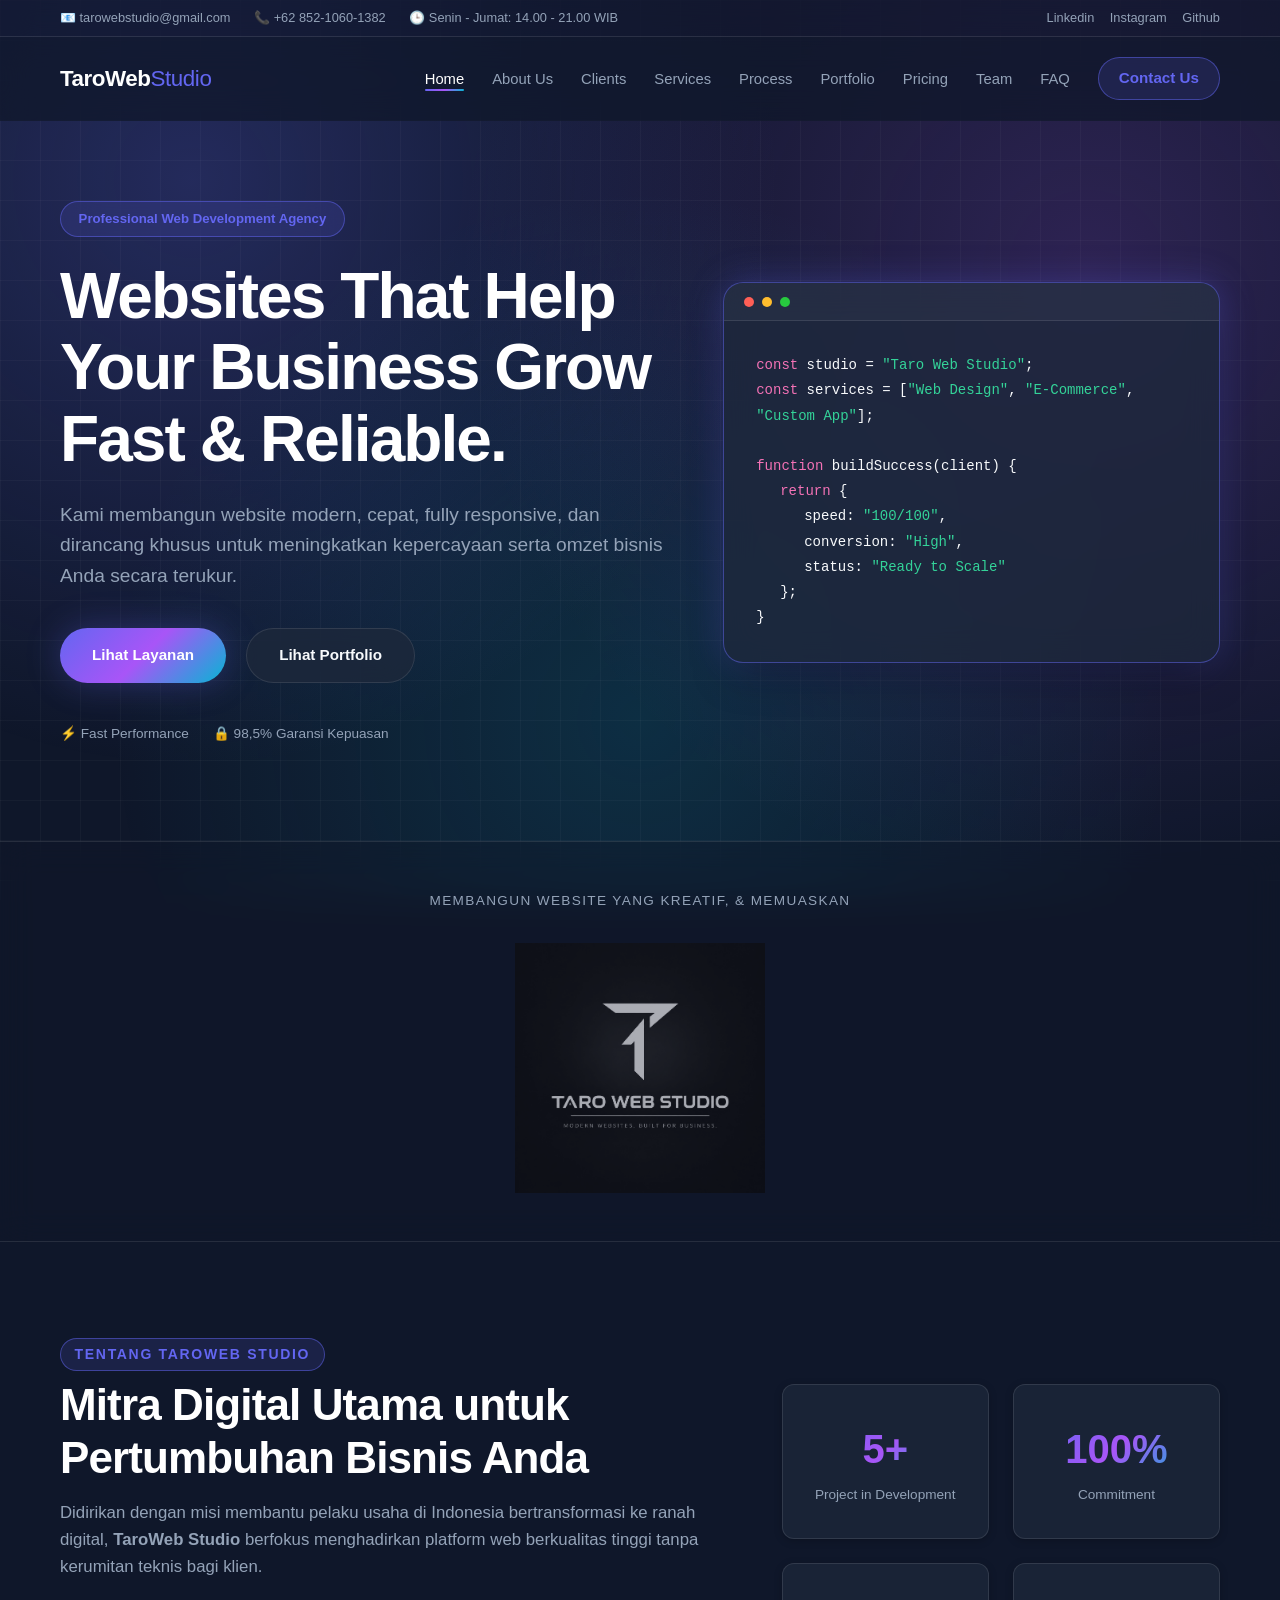
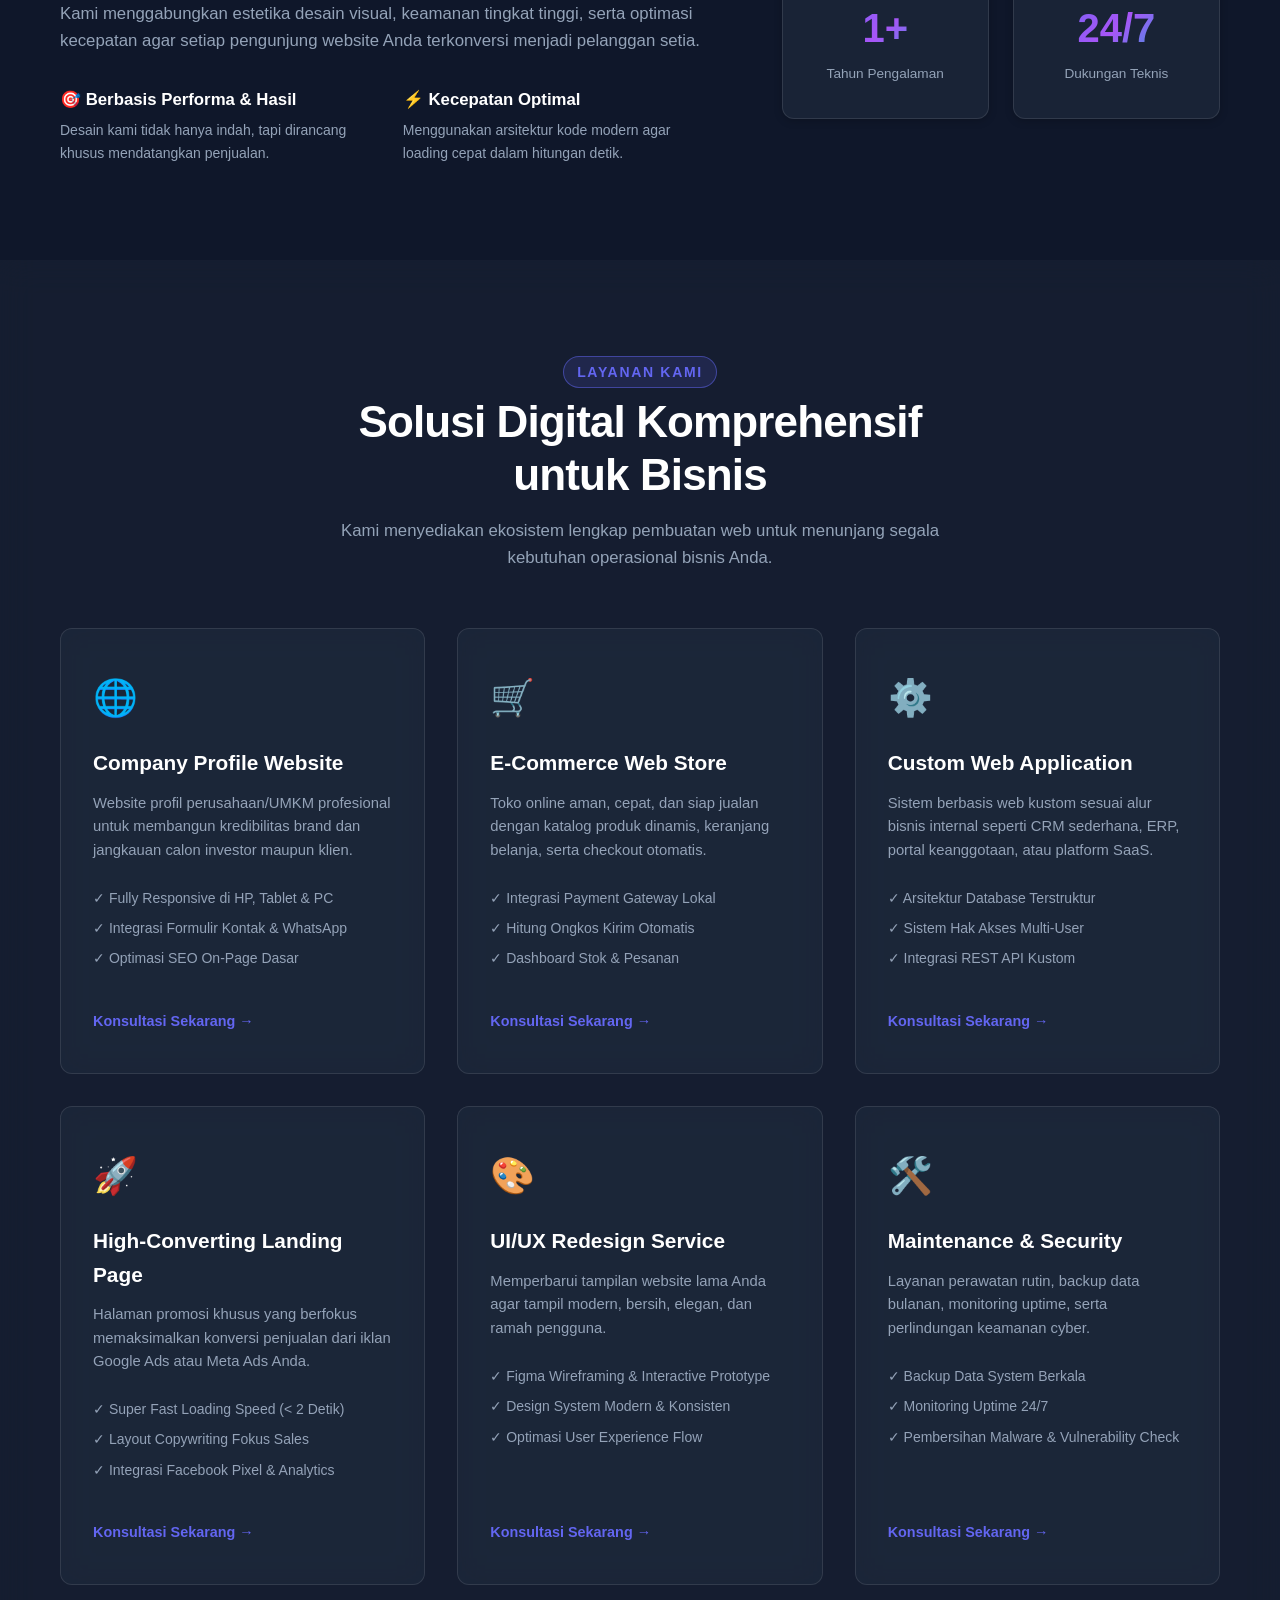
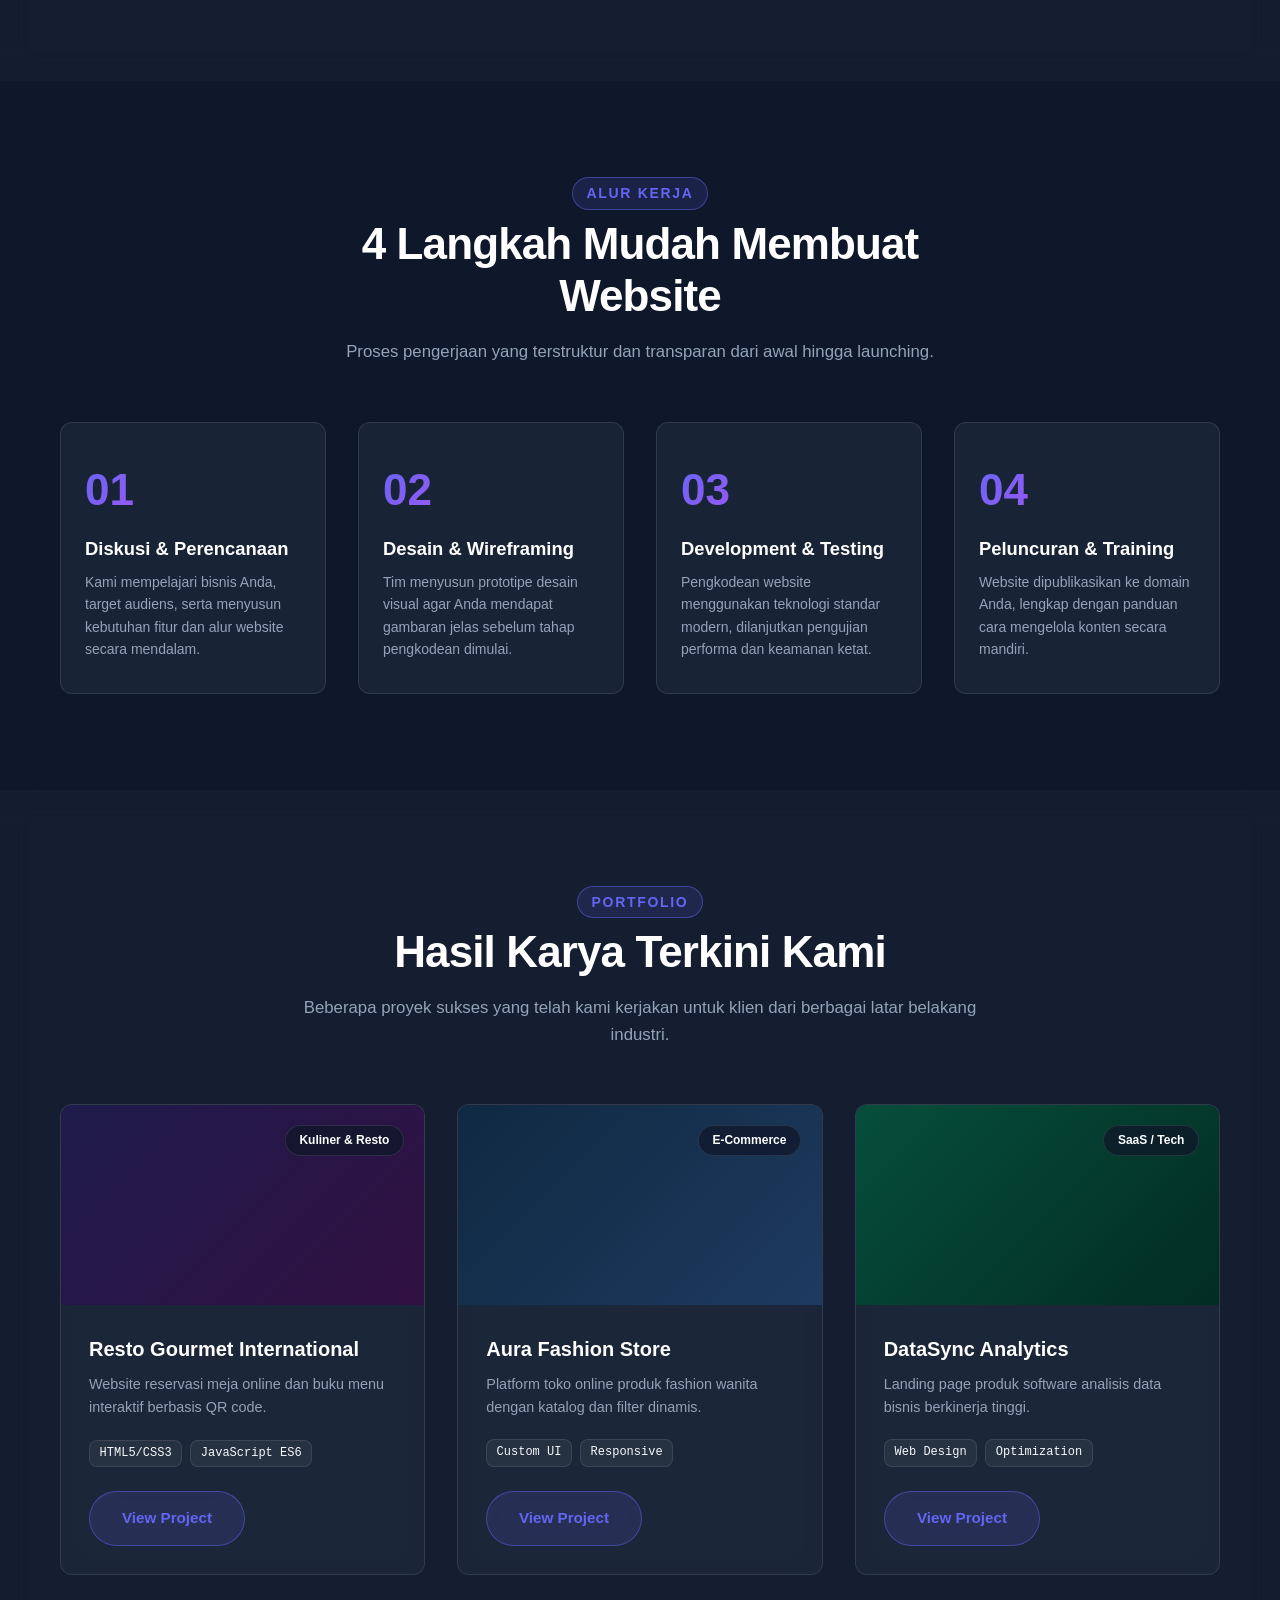
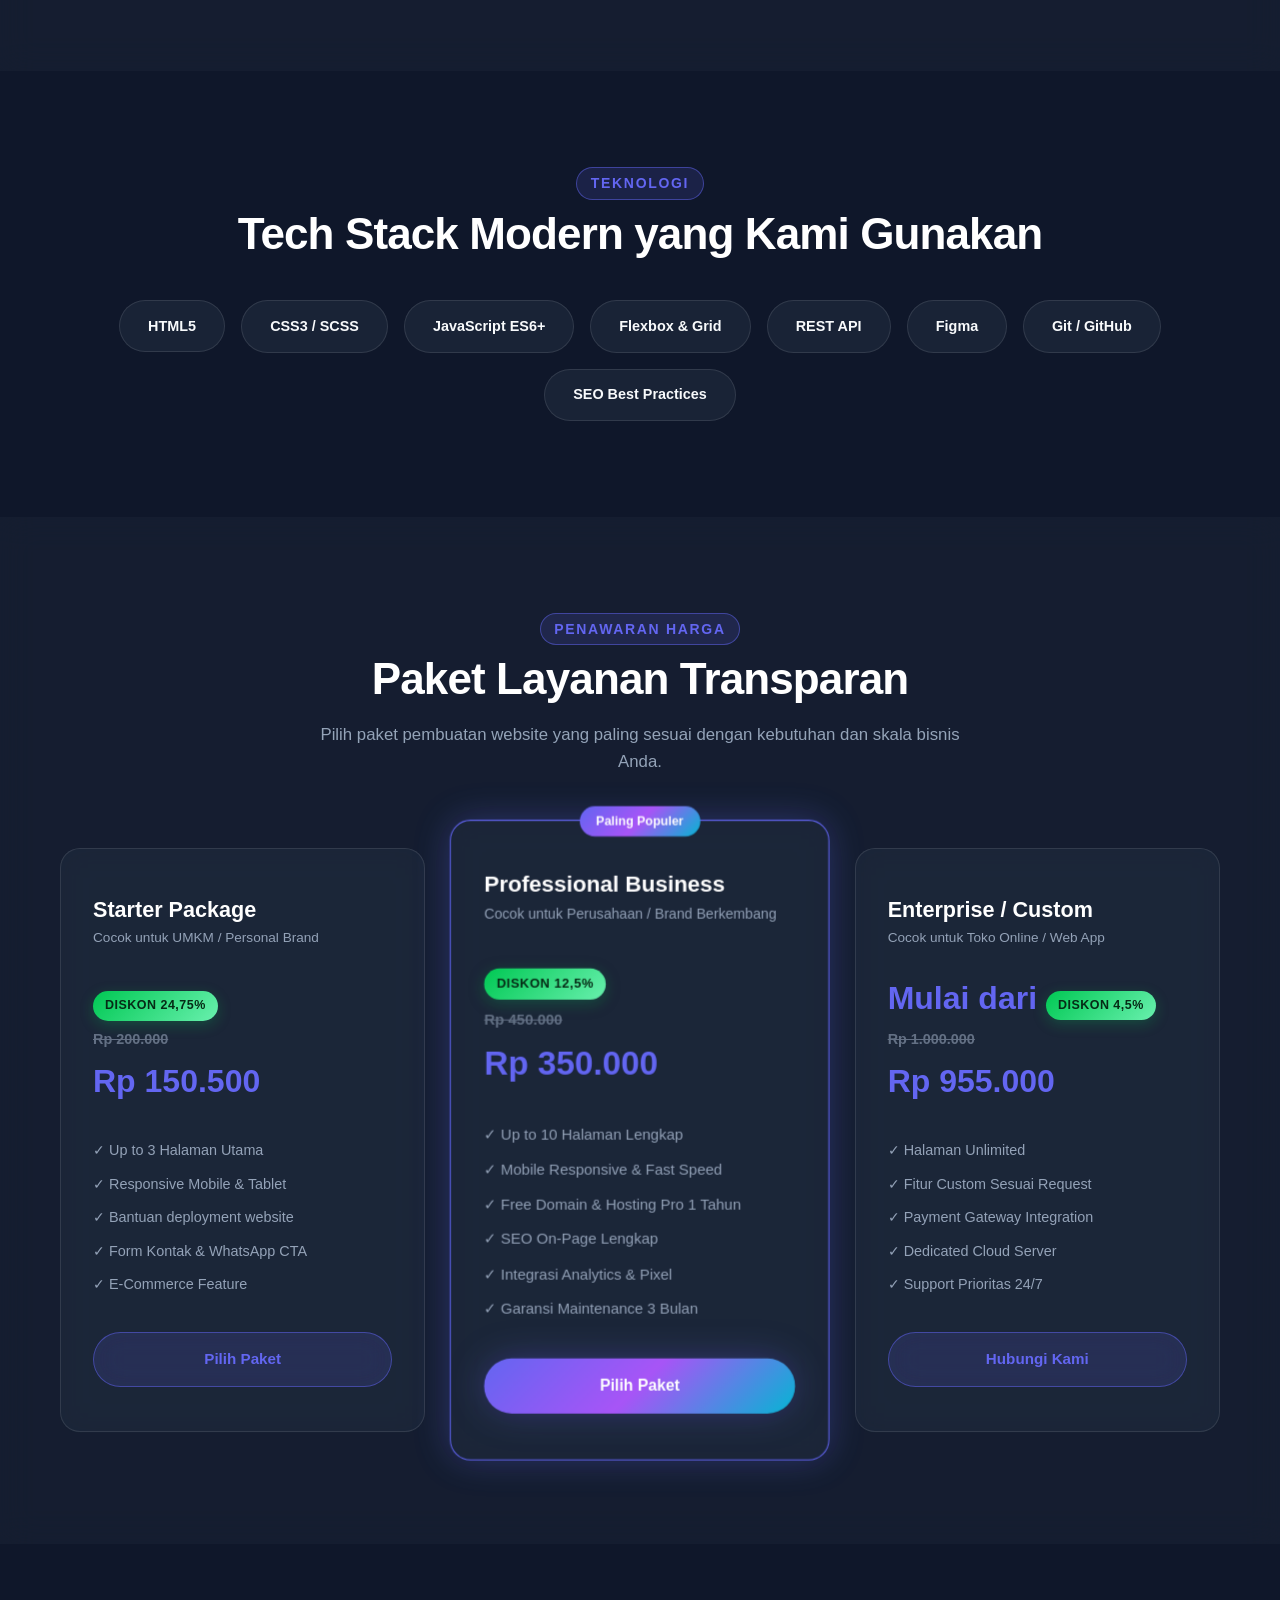
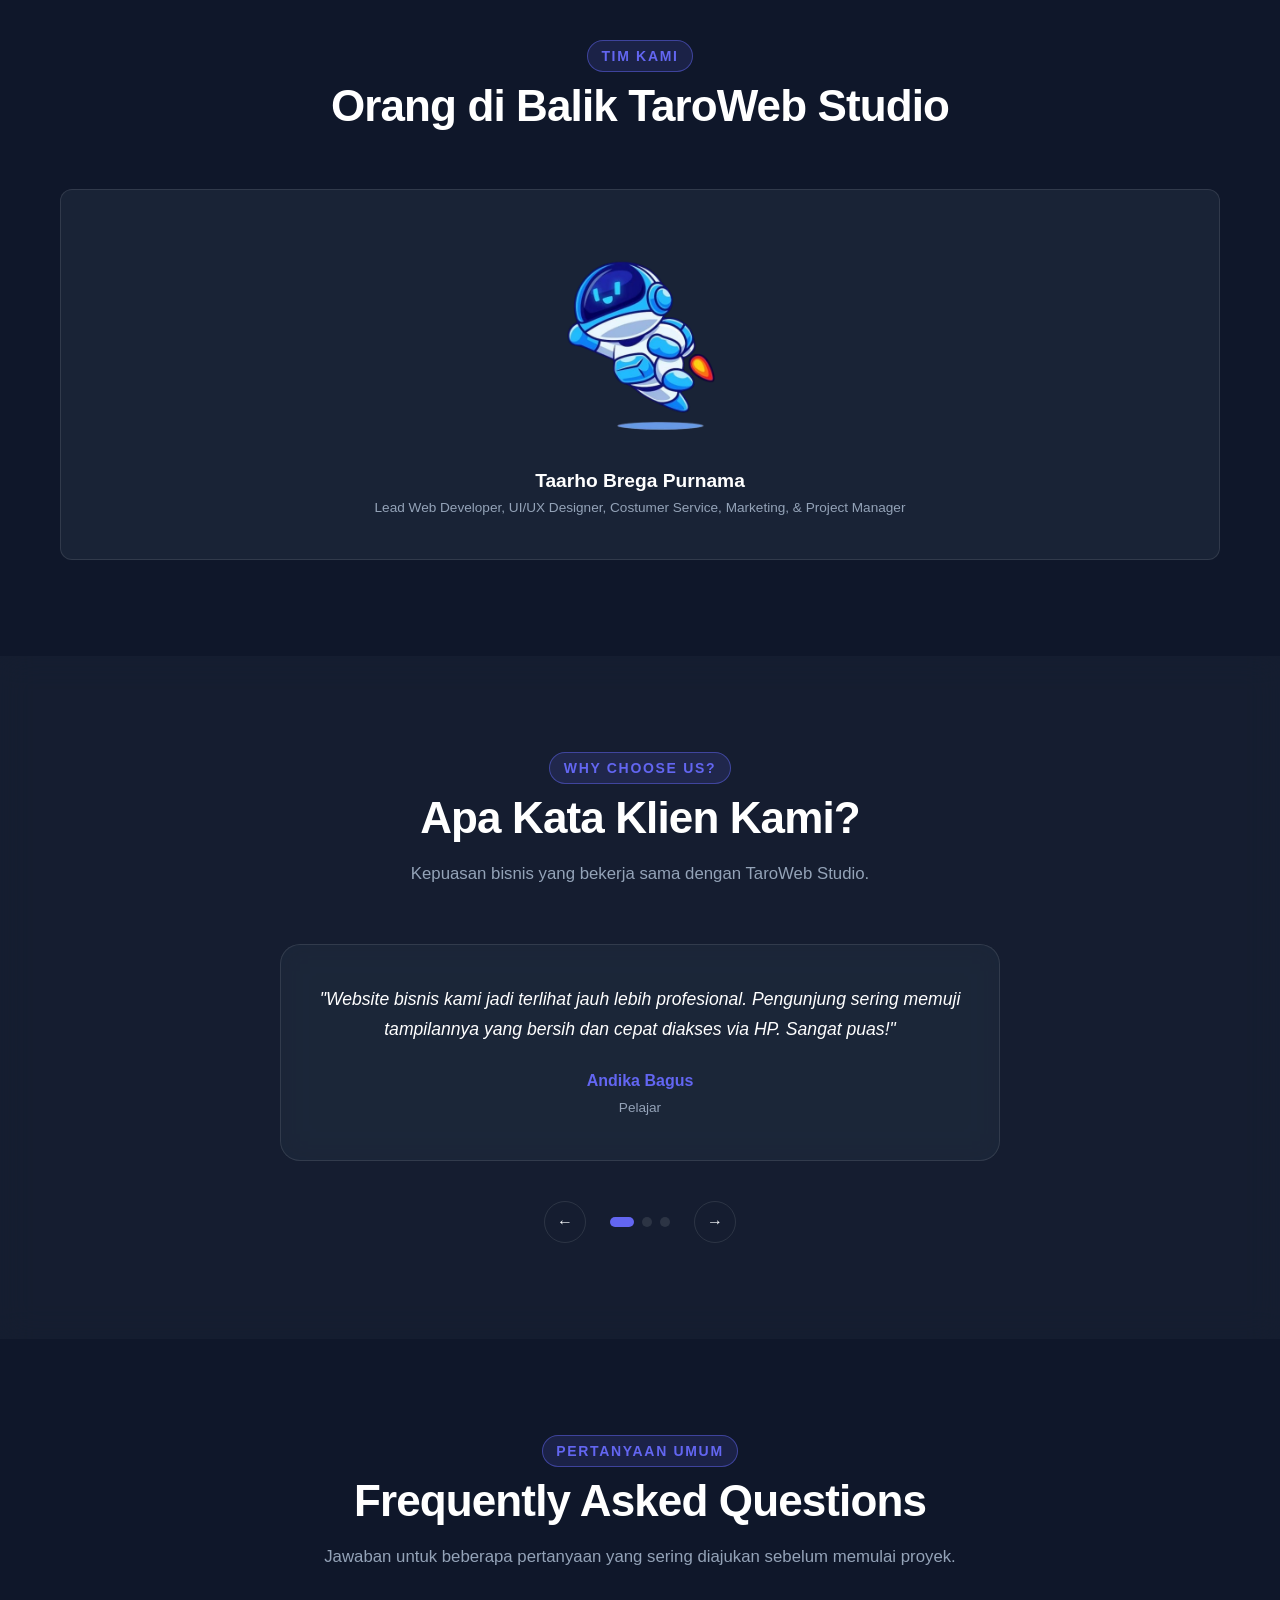
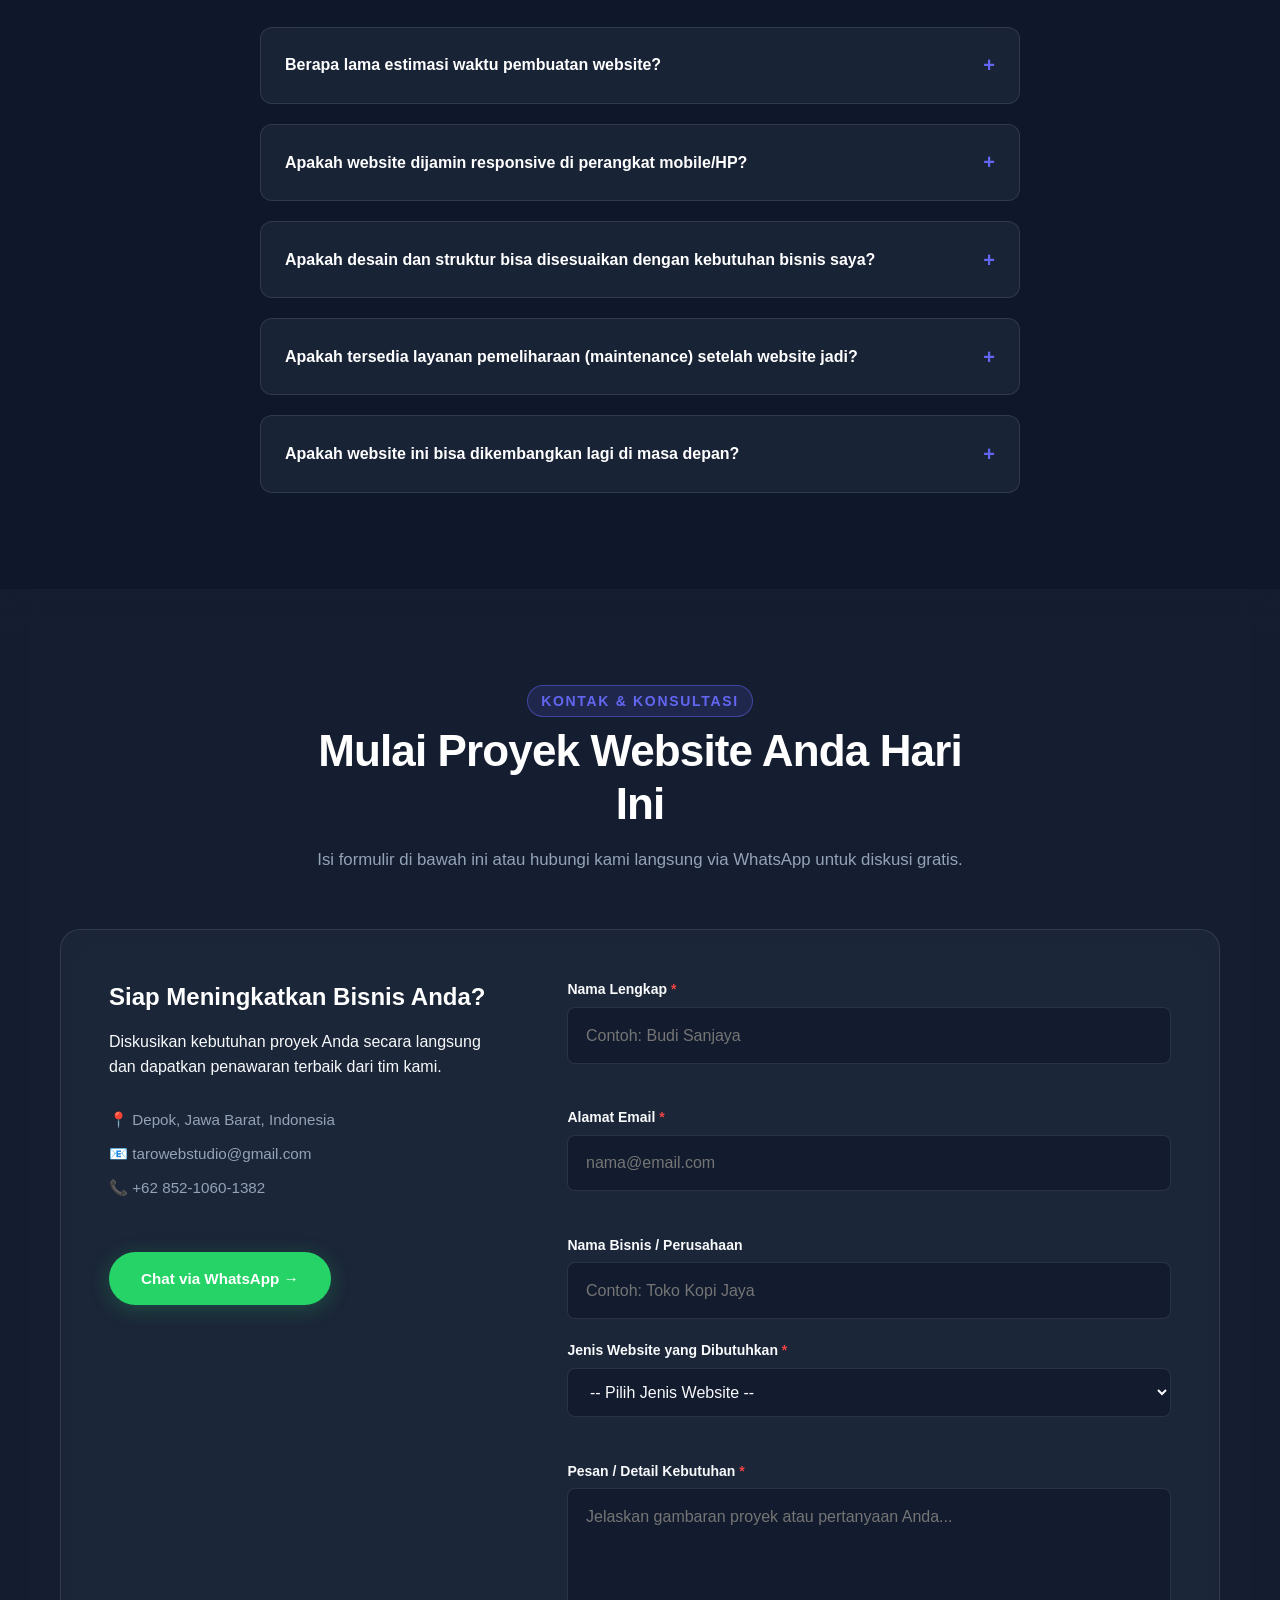
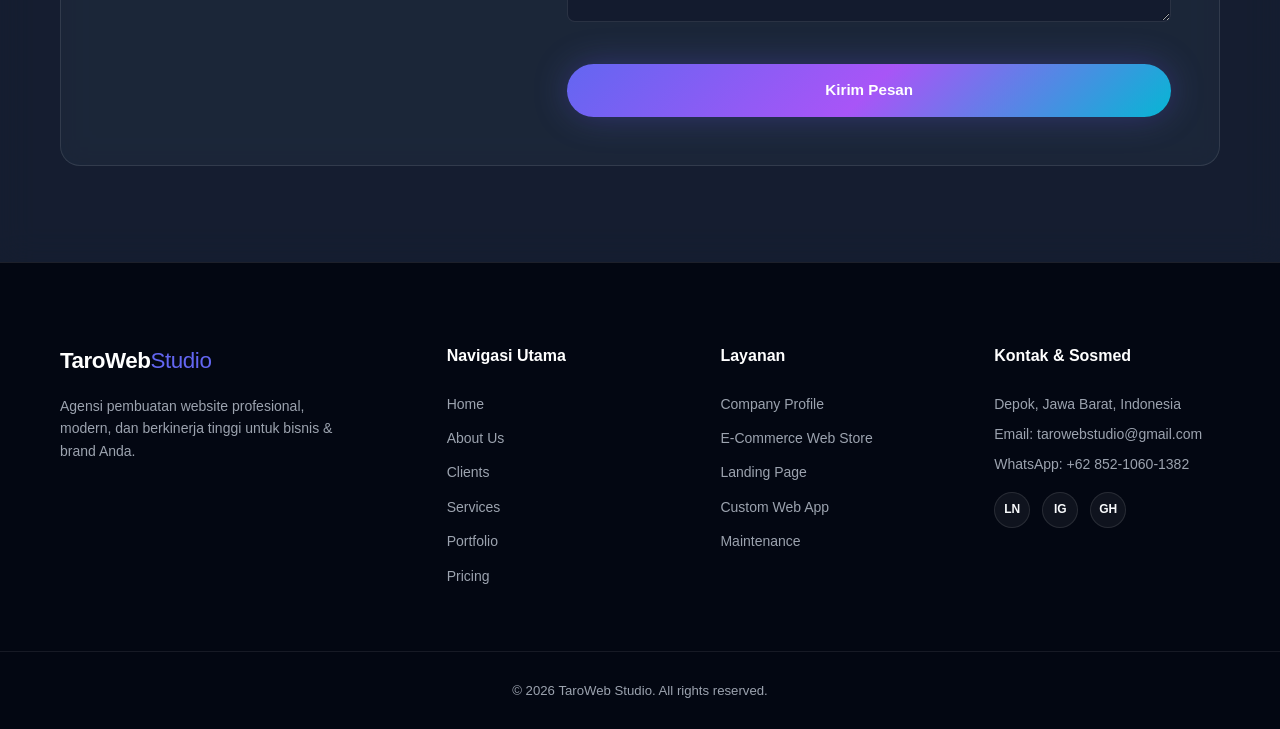
==== commit 71aca806: "Create index.html" ====
--- a/index.html
+++ b/index.html
@@ -6,6 +6,11 @@
   <meta name="description" content="TaroWeb Studio - Agency Pembuatan Website Profesional, Modern, dan Berkinerja Tinggi untuk Bisnis & Brand Anda.">
   <title>TaroWeb Studio | Professional Web Development Agency</title>
 
+  <!-- Google Fonts: Inter & Manrope (Swiss Corporate Tech Typography) -->
+  <link rel="preconnect" href="https://fonts.googleapis.com">
+  <link rel="preconnect" href="https://fonts.gstatic.com" crossorigin>
+  <link href="https://fonts.googleapis.com/css2?family=Inter:wght@400;500;600;700;800&family=Manrope:wght@600;700;800&display=swap" rel="stylesheet">
+
   <!-- CSS External -->
   <link rel="stylesheet" href="css/style.css">
 </head>
@@ -15,7 +20,7 @@
   <div class="top-bar">
     <div class="container top-bar-container">
       <div class="top-bar-contact">
-        <span>📧 tarowebstudio@gmail.com
+        <span>📧 tarowebstudio@gmail.com</span>
         <span>📞 +62 852-1060-1382</span>
         <span>🕒 Senin - Jumat: 14.00 - 21.00 WIB</span>
       </div>
@@ -25,7 +30,7 @@
         aria-label="Linkedin Taro Web Studio">Linkedin</a>
 
         <a href="https://www.instagram.com/tarowebstudio.id?exln=bDh6ZzJjN2NoOWcz"
-        target ="_blank" rel="noopener  noreferrer"
+        target="_blank" rel="noopener noreferrer"
         aria-label="Instagram Taro Web Studio">Instagram</a>
 
         <a href="https://github.com/tarowebstudio"
@@ -109,15 +114,13 @@
       </div>
     </section>
 
-    <!-- ==================== 2. CLIENT LOGOS (GANTI DENGAN GAMBAR LOGO SENDIRI) ==================== -->
+    <!-- ==================== 2. CLIENT LOGOS ==================== -->
     <section class="client-logos" id="clients">
       <div class="container">
         <p class="logos-title">Membangun Website yang kreatif, & Memuaskan</p>
         <div class="logos-grid">
-          <!-- Ganti path gambar di bawah sesuai dengan nama file logo kamu di assets/images/ -->
           <div class="logo-item">
             <img src="taro-logo.png.png" alt="Taro Web Studio" loading="lazy">
-          </div>
           </div>
         </div>
       </div>
@@ -381,7 +384,7 @@
           </div>
         </div>
       </div>
-    </div>                       
+    </div>
 
     <!-- ==================== 7. TECH STACK SECTION ==================== -->
     <section class="section-padding">
@@ -460,7 +463,7 @@
             <div class="pricing-header">
               <h3>Enterprise / Custom</h3>
               <p>Cocok untuk Toko Online / Web App</p>
-              <div class="price">Mulai dari Rp
+              <div class="price">Mulai dari
                 <span class="promo-badge">DISKON 4,5%</span>
                 <span class="old-price">Rp 1.000.000</span>
                 <span class="current-price">Rp 955.000</span>
@@ -490,7 +493,7 @@
         <div class="team-grid">
           <div class="team-card">
             <div class="team-avatar">
-            <img src="assets/images/robot-transparant.png.png" alt="TaroWeb Studio Robot">
+              <img src="robot-transparant.png.png" alt="TaroWeb Studio Robot">
             </div>
             <h3 class="team-name">Taarho Brega Purnama</h3>
             <p class="team-role">Lead Web Developer, UI/UX Designer, Costumer Service, Marketing, & Project Manager</p>
@@ -602,7 +605,7 @@
               <span class="faq-icon" aria-hidden="true">+</span>
             </button>
             <div class="faq-body" id="faq-ans-4" aria-labelledby="faq-btn-4" hidden>
-              <p class="faq-answer">Ya, tersedia. Kami menyediakan layanan maintenance untuk membantu memperbarui konten, memperbaiki error, dan menjaga website tetap optimal setelah selesai dibuat.r.</p>
+              <p class="faq-answer">Ya, tersedia. Kami menyediakan layanan maintenance untuk membantu memperbarui konten, memperbaiki error, dan menjaga website tetap optimal setelah selesai dibuat.</p>
             </div>
           </div>
 
@@ -669,10 +672,10 @@
               <label for="service_type">Jenis Website yang Dibutuhkan <span class="required">*</span></label>
               <select id="service_type" name="service_type" class="form-input" required>
                 <option value="">-- Pilih Jenis Website --</option>
-                <option value="business">Business Website</option>
-                <option value="landing-page">Landing Page</option>
-                <option value="custom">Custom Web Application</option>
-                <option value="maintenance">Website Maintenance</option>
+                <option value="starter">Starter Package</option>
+                <option value="business">Professional Business</option>
+                <option value="custom">Enterprise / Custom</option>
+                <option value="maintenance">Maintenance & Security</option>
               </select>
               <span class="error-msg" id="service-error"></span>
             </div>
@@ -696,7 +699,7 @@
       <div class="footer-col footer-brand">
         <a href="#home" class="logo footer-logo">TaroWeb<span>Studio</span></a>
         <p class="footer-desc">
-          Agensi pembuatan website modern, cepat, dan terfokus pada solusi pertumbuhan bisnis Anda.
+          Agensi pembuatan website profesional, modern, dan berkinerja tinggi untuk bisnis & brand Anda.
         </p>
       </div>
 
@@ -716,6 +719,7 @@
         <h4 class="footer-heading">Layanan</h4>
         <ul class="footer-links">
           <li><a href="#services">Company Profile</a></li>
+          <li><a href="#services">E-Commerce Web Store</a></li>
           <li><a href="#services">Landing Page</a></li>
           <li><a href="#services">Custom Web App</a></li>
           <li><a href="#services">Maintenance</a></li>
@@ -726,17 +730,18 @@
         <h4 class="footer-heading">Kontak & Sosmed</h4>
         <p class="footer-contact-info">Depok, Jawa Barat, Indonesia</p>
         <p class="footer-contact-info">Email: tarowebstudio@gmail.com</p>
+        <p class="footer-contact-info">WhatsApp: +62 852-1060-1382</p>
         <div class="social-links">
-          <a href="#" aria-label="LinkedIn TaroWeb Studio">LN</a>
-          <a href="#" aria-label="Instagram TaroWeb Studio">IG</a>
-          <a href="#" aria-label="GitHub TaroWeb Studio">GH</a>
+          <a href="https://www.linkedin.com/in/taarho-brega-503787442/" target="_blank" rel="noopener noreferrer" aria-label="Linkedin Taro Web Studio">LN</a>
+          <a href="https://www.instagram.com/tarowebstudio.id?exln=bDh6ZzJjN2NoOWcz" target="_blank" rel="noopener noreferrer" aria-label="Instagram Taro Web Studio">IG</a>
+          <a href="https://github.com/tarowebstudio" target="_blank" rel="noopener noreferrer" aria-label="GitHub Taro Web Studio">GH</a>
         </div>
       </div>
     </div>
 
     <div class="footer-bottom">
       <div class="container">
-        <p>&copy; 2026 TaroWeb Studio. All rights reserved. Built with passion & performance.</p>
+        <p>&copy; 2026 TaroWeb Studio. All rights reserved.</p>
       </div>
     </div>
   </footer>
--- a/css/style.css
+++ b/css/style.css
@@ -0,0 +1,1409 @@
+/* ============================================================================
+ * TaroWeb Studio - Main Stylesheet
+ * File: css/style.css
+ * Architecture: BEM & Modern CSS Variables
+ * Description: Styling lengkap tanpa dependensi eksternal.
+ * ============================================================================
+ */
+
+/* ==================== 1. DESIGN SYSTEM & CSS VARIABLES ==================== */
+:root {
+  /* Ambient Mesh & Surface Background Colors */
+  --clr-bg: #0f172a;
+  --clr-bg-alt: #1e293b;
+  --clr-surface: rgba(30, 41, 59, 0.75);
+  --clr-surface-hover: rgba(51, 65, 85, 0.85);
+  --clr-border: rgba(255, 255, 255, 0.1);
+  --clr-border-highlight: rgba(99, 102, 241, 0.5);
+
+  /* Brand Colors */
+  --clr-primary: #6366f1;
+  --clr-primary-hover: #4f46e5;
+  --clr-primary-light: rgba(99, 102, 241, 0.15);
+  --clr-accent: #a855f7;
+  --clr-accent-secondary: #06b6d4;
+  --clr-accent-gradient: linear-gradient(135deg, #6366f1 0%, #a855f7 50%, #06b6d4 100%);
+  
+  --clr-mesh-1: rgba(99, 102, 241, 0.25);
+  --clr-mesh-2: rgba(168, 85, 247, 0.2);
+  --clr-mesh-3: rgba(6, 182, 212, 0.15);
+
+  /* Typography Colors */
+  --clr-text-main: #f8fafc;
+  --clr-text-muted: #94a3b8;
+  --clr-text-heading: #ffffff;
+
+  /* State Colors */
+  --clr-success: #10b981;
+  --clr-error: #ef4444;
+
+  /* Typography Setup */
+  --font-main: -apple-system, BlinkMacSystemFont, 'Segoe UI', Roboto, Helvetica, Arial, sans-serif;
+  --font-mono: 'Fira Code', Consolas, Monaco, monospace;
+
+  /* Layout Spacing */
+  --container-max: 1200px;
+  --container-padding: 1.25rem;
+  --section-space: 6rem;
+
+  /* Borders & Shadows */
+  --radius-sm: 8px;
+  --radius-md: 12px;
+  --radius-lg: 20px;
+  --radius-full: 9999px;
+
+  --backdrop-blur: blur(16px);
+  --shadow-sm: 0 2px 8px rgba(0, 0, 0, 0.2);
+  --shadow-md: 0 4px 12px rgba(0, 0, 0, 0.3);
+  --shadow-card: 0 20px 40px -15px rgba(0, 0, 0, 0.5);
+  --shadow-glow: 0 0 35px rgba(99, 102, 241, 0.3);
+
+  /* Transitions */
+  --transition-fast: 0.2s cubic-bezier(0.4, 0, 0.2, 1);
+  --transition-normal: 0.4s cubic-bezier(0.16, 1, 0.3, 1);
+}
+
+/* ==================== 2. GLOBAL RESET & DYNAMIC MESH BACKGROUND ==================== */
+*, *::before, *::after {
+  box-sizing: border-box;
+  margin: 0;
+  padding: 0;
+}
+
+html {
+  scroll-behavior: smooth;
+  font-size: 100%;
+}
+
+body {
+  font-family: var(--font-main);
+  background-color: var(--clr-bg);
+  color: var(--clr-text-main);
+  line-height: 1.6;
+  overflow-x: hidden;
+  position: relative;
+  -webkit-font-smoothing: antialiased;
+}
+
+/* Mesh Gradient & Grid Pattern Overlay */
+body::before {
+  content: '';
+  position: fixed;
+  top: 0;
+  left: 0;
+  width: 100vw;
+  height: 100vh;
+  background: 
+    radial-gradient(circle at 15% 20%, var(--clr-mesh-1) 0%, transparent 45%),
+    radial-gradient(circle at 85% 30%, var(--clr-mesh-2) 0%, transparent 50%),
+    radial-gradient(circle at 50% 80%, var(--clr-mesh-3) 0%, transparent 55%);
+  z-index: -2;
+  pointer-events: none;
+  animation: ambientMeshPulse 12s ease-in-out infinite alternate;
+}
+
+body::after {
+  content: '';
+  position: fixed;
+  top: 0;
+  left: 0;
+  width: 100vw;
+  height: 100vh;
+  background-image: 
+    linear-gradient(to right, rgba(255, 255, 255, 0.03) 1px, transparent 1px),
+    linear-gradient(to bottom, rgba(255, 255, 255, 0.03) 1px, transparent 1px);
+  background-size: 40px 40px;
+  z-index: -1;
+  pointer-events: none;
+}
+
+@keyframes ambientMeshPulse {
+  0% { transform: scale(1) translateY(0); opacity: 0.8; }
+  50% { transform: scale(1.08) translateY(-15px); opacity: 1; }
+  100% { transform: scale(0.95) translateY(10px); opacity: 0.85; }
+}
+
+body.no-scroll {
+  overflow: hidden;
+}
+
+ul, ol {
+  list-style: none;
+}
+
+a {
+  color: inherit;
+  text-decoration: none;
+  transition: color var(--transition-fast);
+}
+
+button, input, select, textarea {
+  font: inherit;
+  color: inherit;
+  background: none;
+  border: none;
+  outline: none;
+}
+
+button {
+  cursor: pointer;
+}
+
+img, svg {
+  display: block;
+  max-width: 100%;
+}
+
+.container {
+  width: 100%;
+  max-width: var(--container-max);
+  margin-inline: auto;
+  padding-inline: var(--container-padding);
+}
+
+.section-padding {
+  padding-block: var(--section-space);
+  position: relative;
+}
+
+.bg-light {
+  background-color: rgba(30, 41, 59, 0.4);
+  backdrop-filter: var(--backdrop-blur);
+}
+
+.text-center {
+  text-align: center;
+}
+
+.full-width {
+  width: 100%;
+}
+
+/* ==================== 3. TYPOGRAPHY & BUTTON STYLES ==================== */
+.section-header {
+  max-width: 680px;
+  margin-inline: auto;
+  margin-bottom: 3.5rem;
+}
+
+.section-subtitle {
+  display: inline-block;
+  font-size: 0.875rem;
+  font-weight: 600;
+  text-transform: uppercase;
+  letter-spacing: 0.12em;
+  color: var(--clr-primary);
+  margin-bottom: 0.5rem;
+  background: var(--clr-primary-light);
+  padding: 0.25rem 0.85rem;
+  border-radius: var(--radius-full);
+  border: 1px solid var(--clr-border-highlight);
+}
+
+.section-title {
+  font-size: clamp(1.85rem, 4.5vw, 2.75rem);
+  color: var(--clr-text-heading);
+  font-weight: 800;
+  line-height: 1.2;
+  margin-bottom: 1rem;
+  letter-spacing: -0.02em;
+}
+
+.section-description {
+  color: var(--clr-text-muted);
+  font-size: 1.05rem;
+}
+
+.badge {
+  display: inline-flex;
+  padding: 0.4rem 1.1rem;
+  font-size: 0.825rem;
+  font-weight: 600;
+  background: var(--clr-primary-light);
+  color: var(--clr-primary);
+  border: 1px solid var(--clr-border-highlight);
+  border-radius: var(--radius-full);
+  margin-bottom: 1.5rem;
+  backdrop-filter: var(--backdrop-blur);
+}
+
+.btn {
+  display: inline-flex;
+  align-items: center;
+  justify-content: center;
+  gap: 0.6rem;
+  padding: 0.9rem 2rem;
+  font-weight: 600;
+  font-size: 0.95rem;
+  border-radius: var(--radius-full);
+  transition: all var(--transition-normal);
+  white-space: nowrap;
+}
+
+.btn-primary {
+  background: var(--clr-accent-gradient);
+  color: #fff;
+  box-shadow: var(--shadow-glow);
+}
+
+.btn-primary:hover {
+  transform: translateY(-3px);
+  box-shadow: 0 10px 30px rgba(168, 85, 247, 0.4);
+}
+
+.btn-secondary {
+  background: var(--clr-surface);
+  color: var(--clr-text-main);
+  border: 1px solid var(--clr-border);
+  backdrop-filter: var(--backdrop-blur);
+}
+
+.btn-secondary:hover {
+  background: var(--clr-surface-hover);
+  border-color: rgba(255, 255, 255, 0.2);
+  transform: translateY(-3px);
+}
+
+.btn-outline {
+  border: 1px solid var(--clr-border-highlight);
+  color: var(--clr-primary);
+  background: var(--clr-primary-light);
+  backdrop-filter: var(--backdrop-blur);
+}
+
+.btn-outline:hover {
+  background: var(--clr-primary);
+  color: #fff;
+  transform: translateY(-2px);
+}
+
+.btn-whatsapp {
+  background-color: #25d366;
+  color: #fff;
+  margin-top: 1.5rem;
+  box-shadow: 0 4px 20px rgba(37, 211, 102, 0.25);
+}
+
+.btn-whatsapp:hover {
+  background-color: #1eb957;
+  transform: translateY(-2px);
+  box-shadow: 0 8px 25px rgba(37, 211, 102, 0.4);
+}
+
+/* ==================== 4. TOP BAR & NAVBAR ==================== */
+.top-bar {
+  background-color: rgba(15, 23, 42, 0.6);
+  backdrop-filter: var(--backdrop-blur);
+  border-bottom: 1px solid var(--clr-border);
+  font-size: 0.8rem;
+  color: var(--clr-text-muted);
+  padding-block: 0.5rem;
+}
+
+.top-bar-container {
+  display: flex;
+  justify-content: space-between;
+  align-items: center;
+}
+
+.top-bar-contact span {
+  margin-right: 1.25rem;
+}
+
+.top-bar-socials a {
+  margin-left: 0.75rem;
+}
+
+.top-bar-socials a:hover {
+  color: var(--clr-primary);
+}
+
+.navbar {
+  position: sticky;
+  top: 0;
+  width: 100%;
+  z-index: 1000;
+  padding-block: 1.25rem;
+  background: rgba(15, 23, 42, 0.75);
+  backdrop-filter: var(--backdrop-blur);
+  -webkit-backdrop-filter: var(--backdrop-blur);
+  transition: all var(--transition-normal);
+  border-bottom: 1px solid transparent;
+}
+
+.navbar.scrolled {
+  padding-block: 0.85rem;
+  background: rgba(15, 23, 42, 0.92);
+  border-bottom-color: var(--clr-border);
+  box-shadow: var(--shadow-md);
+}
+
+.navbar-container {
+  display: flex;
+  align-items: center;
+  justify-content: space-between;
+}
+
+.logo {
+  font-size: 1.4rem;
+  font-weight: 800;
+  color: var(--clr-text-heading);
+  letter-spacing: -0.02em;
+}
+
+.logo span {
+  color: var(--clr-primary);
+  font-weight: 400;
+}
+
+.nav-list {
+  display: flex;
+  align-items: center;
+  gap: 1.75rem;
+}
+
+.nav-link {
+  font-size: 0.925rem;
+  font-weight: 500;
+  color: var(--clr-text-muted);
+  position: relative;
+}
+
+.nav-link:hover, .nav-link.active {
+  color: var(--clr-text-heading);
+}
+
+.nav-link.active::after {
+  content: '';
+  position: absolute;
+  bottom: -4px;
+  left: 0;
+  width: 100%;
+  height: 2px;
+  background: var(--clr-accent-gradient);
+  border-radius: var(--radius-full);
+}
+
+.btn-nav {
+  padding: 0.5rem 1.25rem;
+  background: var(--clr-primary-light);
+  color: var(--clr-primary);
+  border: 1px solid var(--clr-border-highlight);
+  border-radius: var(--radius-full);
+}
+
+.hamburger {
+  display: none;
+  flex-direction: column;
+  justify-content: space-between;
+  width: 26px;
+  height: 20px;
+}
+
+.hamburger .bar {
+  width: 100%;
+  height: 2px;
+  background-color: var(--clr-text-heading);
+  border-radius: 2px;
+  transition: all var(--transition-fast);
+}
+
+@media (max-width: 868px) {
+  .top-bar { display: none; }
+  .hamburger { display: flex; }
+
+  .nav-menu {
+    position: fixed;
+    top: 0;
+    right: -100%;
+    width: 80%;
+    max-width: 380px;
+    height: 100vh;
+    background: rgba(15, 23, 42, 0.96);
+    backdrop-filter: var(--backdrop-blur);
+    border-left: 1px solid var(--clr-border);
+    padding: 6rem 2rem 2rem;
+    transition: right var(--transition-normal);
+    box-shadow: -10px 0 30px rgba(0, 0, 0, 0.5);
+  }
+
+  .nav-menu.active { right: 0; }
+  .nav-list { flex-direction: column; align-items: flex-start; gap: 1.5rem; }
+
+  .hamburger.active .bar:nth-child(1) { transform: translateY(9px) rotate(45deg); }
+  .hamburger.active .bar:nth-child(2) { opacity: 0; }
+  .hamburger.active .bar:nth-child(3) { transform: translateY(-9px) rotate(-45deg); }
+}
+
+/* ==================== 5. HERO SECTION ==================== */
+.hero {
+  padding-top: 5rem;
+  padding-bottom: 6rem;
+}
+
+.hero-container {
+  display: grid;
+  grid-template-columns: 1.1fr 0.9fr;
+  align-items: center;
+  gap: 3.5rem;
+}
+
+.hero-title {
+  font-size: clamp(2.4rem, 5.5vw, 4rem);
+  line-height: 1.12;
+  font-weight: 800;
+  color: var(--clr-text-heading);
+  margin-bottom: 1.5rem;
+  letter-spacing: -0.03em;
+}
+
+.hero-subheadline {
+  font-size: clamp(1rem, 2vw, 1.2rem);
+  color: var(--clr-text-muted);
+  margin-bottom: 2.25rem;
+}
+
+.hero-cta {
+  display: flex;
+  flex-wrap: wrap;
+  gap: 1.25rem;
+  margin-bottom: 2.5rem;
+}
+
+.hero-trust-badges {
+  display: flex;
+  gap: 1.5rem;
+  font-size: 0.85rem;
+  color: var(--clr-text-muted);
+}
+
+.hero-card-mockup {
+  background: var(--clr-surface);
+  border: 1px solid var(--clr-border-highlight);
+  border-radius: var(--radius-lg);
+  box-shadow: var(--shadow-card), var(--shadow-glow);
+  backdrop-filter: var(--backdrop-blur);
+  overflow: hidden;
+}
+
+.mockup-header {
+  display: flex;
+  align-items: center;
+  gap: 0.5rem;
+  padding: 0.85rem 1.25rem;
+  background: rgba(255, 255, 255, 0.03);
+  border-bottom: 1px solid var(--clr-border);
+}
+
+.dot { width: 10px; height: 10px; border-radius: 50%; }
+.dot.red { background-color: #ff5f56; }
+.dot.yellow { background-color: #ffbd2e; }
+.dot.green { background-color: #27c93f; }
+
+.mockup-body {
+  padding: 2rem;
+  font-family: var(--font-mono);
+  font-size: 0.875rem;
+  line-height: 1.8;
+}
+
+.code-keyword { color: #f472b6; }
+.code-string { color: #34d399; }
+.indent { padding-left: 1.5rem; }
+.indent-2 { padding-left: 3rem; }
+
+@media (max-width: 992px) {
+  .hero-container { grid-template-columns: 1fr; text-align: center; }
+  .hero-cta, .hero-trust-badges { justify-content: center; }
+}
+
+/* ==================== 6. CLIENT LOGOS SECTION ==================== */
+.client-logos {
+  padding-block: 3rem;
+  border-block: 1px solid var(--clr-border);
+  background-color: rgba(15, 23, 42, 0.4);
+  backdrop-filter: var(--backdrop-blur);
+  text-align: center;
+}
+
+.logos-title {
+  font-size: 0.85rem;
+  color: var(--clr-text-muted);
+  margin-bottom: 2rem;
+  text-transform: uppercase;
+  letter-spacing: 0.1em;
+}
+
+.logos-grid {
+  display: flex;
+  justify-content: center;
+  align-items: center;
+  flex-wrap: wrap;
+  gap: 3.5rem;
+}
+
+.logo-item img {
+  max-height: 250px;
+  width: auto;
+  object-fit: contain;
+  opacity: 0.65;
+  filter: grayscale(100%);
+  transition: all var(--transition-fast);
+}
+
+.logo-item img:hover {
+  opacity: 1;
+  filter: grayscale(0%);
+  transform: scale(1.08);
+}
+
+/* ==================== 7. ABOUT & STATS SECTION ==================== */
+.about-container {
+  display: grid;
+  grid-template-columns: 1.2fr 0.8fr;
+  gap: 4rem;
+  align-items: center;
+}
+
+.about-text {
+  margin-bottom: 1.25rem;
+  color: var(--clr-text-muted);
+  font-size: 1.05rem;
+}
+
+.about-features-list {
+  display: grid;
+  grid-template-columns: 1fr 1fr;
+  gap: 1.75rem;
+  margin-top: 2rem;
+}
+
+.feature-item h4 {
+  font-size: 1.05rem;
+  color: var(--clr-text-heading);
+  margin-bottom: 0.35rem;
+}
+
+.feature-item p {
+  font-size: 0.875rem;
+  color: var(--clr-text-muted);
+}
+
+.about-stats-box {
+  display: grid;
+  grid-template-columns: 1fr 1fr;
+  gap: 1.5rem;
+}
+
+.stat-card {
+  background: var(--clr-surface);
+  border: 1px solid var(--clr-border);
+  border-radius: var(--radius-md);
+  padding: 2rem 1.5rem;
+  text-align: center;
+  backdrop-filter: var(--backdrop-blur);
+  box-shadow: var(--shadow-sm);
+  transition: transform var(--transition-normal);
+}
+
+.stat-card:hover {
+  transform: translateY(-5px);
+  border-color: var(--clr-border-highlight);
+}
+
+.stat-number {
+  display: block;
+  font-size: 2.5rem;
+  font-weight: 800;
+  background: var(--clr-accent-gradient);
+  background-clip: text;
+  -webkit-background-clip: text;
+  -webkit-text-fill-color: transparent;
+}
+
+.stat-label {
+  font-size: 0.85rem;
+  color: var(--clr-text-muted);
+}
+
+@media (max-width: 868px) {
+  .about-container { grid-template-columns: 1fr; }
+}
+
+/* ==================== 8. SERVICES SECTION ==================== */
+.services-grid {
+  display: grid;
+  grid-template-columns: repeat(auto-fit, minmax(320px, 1fr));
+  gap: 2rem;
+}
+
+.service-card {
+  background: var(--clr-surface);
+  border: 1px solid var(--clr-border);
+  border-radius: var(--radius-md);
+  padding: 2.5rem 2rem;
+  transition: all var(--transition-normal);
+  display: flex;
+  flex-direction: column;
+  backdrop-filter: var(--backdrop-blur);
+}
+
+.service-card:hover {
+  transform: translateY(-8px);
+  border-color: var(--clr-border-highlight);
+  box-shadow: var(--shadow-card);
+}
+
+.service-icon {
+  font-size: 2.25rem;
+  margin-bottom: 1.25rem;
+}
+
+.service-title {
+  font-size: 1.3rem;
+  color: var(--clr-text-heading);
+  margin-bottom: 0.75rem;
+}
+
+.service-desc {
+  color: var(--clr-text-muted);
+  font-size: 0.925rem;
+  margin-bottom: 1.5rem;
+}
+
+.service-features {
+  margin-bottom: 2rem;
+  flex-grow: 1;
+}
+
+.service-features li {
+  font-size: 0.875rem;
+  color: var(--clr-text-muted);
+  margin-bottom: 0.5rem;
+}
+
+.service-link {
+  font-size: 0.9rem;
+  font-weight: 600;
+  color: var(--clr-primary);
+}
+
+/* ==================== 9. PROCESS SECTION ==================== */
+.process-steps {
+  display: grid;
+  grid-template-columns: repeat(auto-fit, minmax(230px, 1fr));
+  gap: 2rem;
+}
+
+.step-card {
+  position: relative;
+  padding: 2rem 1.5rem;
+  background: var(--clr-surface);
+  border: 1px solid var(--clr-border);
+  border-radius: var(--radius-md);
+  backdrop-filter: var(--backdrop-blur);
+}
+
+.step-number {
+  font-size: 2.75rem;
+  font-weight: 800;
+  background: var(--clr-accent-gradient);
+  background-clip: text;
+  -webkit-background-clip: text;
+  -webkit-text-fill-color: transparent;
+  margin-bottom: 0.5rem;
+}
+
+.step-title {
+  font-size: 1.15rem;
+  color: var(--clr-text-heading);
+  margin-bottom: 0.5rem;
+}
+
+.step-desc {
+  font-size: 0.875rem;
+  color: var(--clr-text-muted);
+}
+
+/* ==================== 10. PORTFOLIO & MODAL ==================== */
+.portfolio-grid {
+  display: grid;
+  grid-template-columns: repeat(auto-fit, minmax(320px, 1fr));
+  gap: 2rem;
+}
+
+.portfolio-card {
+  background: var(--clr-surface);
+  border: 1px solid var(--clr-border);
+  border-radius: var(--radius-md);
+  overflow: hidden;
+  transition: all var(--transition-normal);
+  backdrop-filter: var(--backdrop-blur);
+}
+
+.portfolio-card:hover {
+  transform: translateY(-8px);
+  border-color: var(--clr-border-highlight);
+  box-shadow: var(--shadow-card);
+}
+
+.portfolio-preview {
+  height: 200px;
+  padding: 1.25rem;
+  display: flex;
+  align-items: flex-start;
+  justify-content: flex-end;
+}
+
+.visual-restaurant { background: linear-gradient(135deg, #1e1b4b 0%, #311042 100%); }
+.visual-fashion { background: linear-gradient(135deg, #0f2942 0%, #1e3a5f 100%); }
+.visual-tech { background: linear-gradient(135deg, #064e3b 0%, #022c22 100%); }
+
+.category-tag {
+  font-size: 0.75rem;
+  font-weight: 600;
+  padding: 0.3rem 0.85rem;
+  background: rgba(15, 23, 42, 0.75);
+  backdrop-filter: var(--backdrop-blur);
+  color: #fff;
+  border-radius: var(--radius-full);
+  border: 1px solid var(--clr-border);
+}
+
+.portfolio-info {
+  padding: 1.75rem;
+}
+
+.portfolio-title {
+  font-size: 1.25rem;
+  color: var(--clr-text-heading);
+  margin-bottom: 0.5rem;
+}
+
+.portfolio-short {
+  font-size: 0.9rem;
+  color: var(--clr-text-muted);
+  margin-bottom: 1.25rem;
+}
+
+.portfolio-tech {
+  display: flex;
+  flex-wrap: wrap;
+  gap: 0.5rem;
+  margin-bottom: 1.5rem;
+}
+
+.tech-tag {
+  font-size: 0.75rem;
+  font-family: var(--font-mono);
+  background: rgba(255, 255, 255, 0.05);
+  padding: 0.2rem 0.6rem;
+  border-radius: var(--radius-sm);
+  border: 1px solid var(--clr-border);
+}
+
+/* Portfolio Modal Styling */
+.modal {
+  position: fixed;
+  inset: 0;
+  z-index: 2000;
+  display: flex;
+  align-items: center;
+  justify-content: center;
+  padding: 1.5rem;
+  opacity: 0;
+  visibility: hidden;
+  transition: opacity var(--transition-normal), visibility var(--transition-normal);
+}
+
+.modal.active {
+  opacity: 1;
+  visibility: visible;
+}
+
+.modal-overlay {
+  position: absolute;
+  inset: 0;
+  background: rgba(11, 15, 23, 0.85);
+  backdrop-filter: var(--backdrop-blur);
+  -webkit-backdrop-filter: var(--backdrop-blur);
+}
+
+.modal-container {
+  position: relative;
+  width: 100%;
+  max-width: 600px;
+  background: var(--clr-bg-alt);
+  border: 1px solid var(--clr-border-highlight);
+  border-radius: var(--radius-lg);
+  padding: 2.5rem;
+  box-shadow: var(--shadow-card);
+  z-index: 10;
+  transform: scale(0.95);
+  transition: transform var(--transition-normal);
+}
+
+.modal.active .modal-container {
+  transform: scale(1);
+}
+
+.modal-close {
+  position: absolute;
+  top: 1rem;
+  right: 1.25rem;
+  font-size: 2rem;
+  color: var(--clr-text-muted);
+  line-height: 1;
+}
+
+.modal-close:hover {
+  color: var(--clr-text-heading);
+}
+
+.modal-title {
+  font-size: 1.5rem;
+  color: var(--clr-text-heading);
+  margin-bottom: 0.5rem;
+}
+
+.modal-description {
+  color: var(--clr-text-muted);
+  margin-block: 1rem;
+  font-size: 0.95rem;
+}
+
+.modal-details h4, .modal-tech-stack h4 {
+  font-size: 0.95rem;
+  color: var(--clr-text-heading);
+  margin-bottom: 0.5rem;
+  margin-top: 1rem;
+}
+
+.modal-details ul {
+  list-style: disc;
+  padding-left: 1.25rem;
+  color: var(--clr-text-muted);
+  font-size: 0.9rem;
+}
+
+/* ==================== 11. TECH STACK SECTION ==================== */
+.tech-stack-grid {
+  display: flex;
+  flex-wrap: wrap;
+  justify-content: center;
+  gap: 1rem;
+  margin-top: 2.5rem;
+}
+
+.tech-item {
+  padding: 0.85rem 1.75rem;
+  background: var(--clr-surface);
+  border: 1px solid var(--clr-border);
+  border-radius: var(--radius-full);
+  font-weight: 600;
+  font-size: 0.9rem;
+  backdrop-filter: var(--backdrop-blur);
+  transition: all var(--transition-fast);
+}
+
+.tech-item:hover {
+  border-color: var(--clr-primary);
+  transform: translateY(-2px);
+}
+
+/* ==================== 12. PRICING SECTION ==================== */
+.pricing-grid {
+  display: grid;
+  grid-template-columns: repeat(auto-fit, minmax(300px, 1fr));
+  gap: 2rem;
+  align-items: center;
+}
+
+.pricing-card {
+  background: var(--clr-surface);
+  border: 1px solid var(--clr-border);
+  border-radius: var(--radius-lg);
+  padding: 2.75rem 2rem;
+  position: relative;
+  backdrop-filter: var(--backdrop-blur);
+}
+
+.pricing-card.featured {
+  border-color: var(--clr-primary);
+  box-shadow: var(--shadow-glow);
+  transform: scale(1.04);
+}
+
+.popular-badge {
+  position: absolute;
+  top: -14px;
+  left: 50%;
+  transform: translateX(-50%);
+  background: var(--clr-accent-gradient);
+  color: #fff;
+  font-size: 0.75rem;
+  font-weight: 700;
+  padding: 0.3rem 1rem;
+  border-radius: var(--radius-full);
+}
+
+.pricing-header h3 {
+  font-size: 1.35rem;
+  color: var(--clr-text-heading);
+}
+
+.pricing-header p {
+  font-size: 0.85rem;
+  color: var(--clr-text-muted);
+  margin-bottom: 1.5rem;
+}
+
+.price {
+  font-size: 2rem;
+  font-weight: 800;
+  color: var(--clr-primary);
+  margin-bottom: 2rem;
+}
+
+.old-price {
+    display: block;
+    font-size: 0.9rem;
+    color: var(--clr-text-muted);
+    text-decoration: line-through;
+    opacity: 0.6;
+    margin-bottom: 0.3rem;
+}
+
+.current-price {
+    display: block;
+    font-size: 2rem;
+    font-weight: 800;
+    color: var(--clr-primary);
+}
+
+/* Badge diskon hijau */
+.pricing-card .promo-badge {
+    display: inline-block;
+    padding: 6px 12px;
+    border-radius: 999px;
+    background: linear-gradient(135deg, #00c853, #69f0ae);
+    color: #062b16;
+    font-size: 0.78rem;
+    font-weight: 800;
+    letter-spacing: 0.5px;
+    line-height: 1.4;
+    box-shadow: 0 4px 14px rgba(0, 200, 83, 0.25);
+    margin-bottom: 8px;
+}
+
+.pricing-features {
+  margin-bottom: 2.25rem;
+}
+
+.pricing-features li {
+  font-size: 0.9rem;
+  color: var(--clr-text-muted);
+  margin-bottom: 0.65rem;
+}
+
+/* ==================== 13. TEAM SECTION ==================== */
+.team-grid {
+  display: grid;
+  grid-template-columns: repeat(auto-fit, minmax(240px, 1fr));
+  gap: 2rem;
+}
+
+.team-card {
+  background: var(--clr-surface);
+  border: 1px solid var(--clr-border);
+  border-radius: var(--radius-md);
+  padding: 2.5rem 2rem;
+  text-align: center;
+  backdrop-filter: var(--backdrop-blur);
+}
+
+.team-avatar {
+  width: 220px;
+  height: 220px;
+  margin: 0 auto 1rem;
+  overflow: hidden;
+  border-radius: 50%;
+}
+
+.team-avatar img{
+  width: 100%;
+  height: 100%;
+  object-fit: contain;
+  display: block;
+}
+
+.team-name {
+  font-size: 1.2rem;
+  color: var(--clr-text-heading);
+}
+
+.team-role {
+  font-size: 0.85rem;
+  color: var(--clr-text-muted);
+}
+
+/* ==================== 14. TESTIMONIALS CAROUSEL ==================== */
+.testimonial-slider-wrapper {
+  max-width: 720px;
+  margin-inline: auto;
+  position: relative;
+}
+
+.testimonial-cards {
+  position: relative;
+  min-height: 180px;
+}
+
+.testimonial-card {
+  position: absolute;
+  inset: 0;
+  opacity: 0;
+  visibility: hidden;
+  transition: opacity var(--transition-normal), visibility var(--transition-normal);
+  display: flex;
+  flex-direction: column;
+  justify-content: center;
+  text-align: center;
+  background: var(--clr-surface);
+  border: 1px solid var(--clr-border);
+  border-radius: var(--radius-lg);
+  padding: 2.5rem 2rem;
+  backdrop-filter: var(--backdrop-blur);
+}
+
+.testimonial-card.active {
+  opacity: 1;
+  visibility: visible;
+  position: relative;
+}
+
+.testimonial-text {
+  font-size: 1.1rem;
+  font-style: italic;
+  color: var(--clr-text-heading);
+  margin-bottom: 1.5rem;
+  line-height: 1.7;
+}
+
+.author-name {
+  display: block;
+  font-weight: 700;
+  color: var(--clr-primary);
+}
+
+.author-role {
+  font-size: 0.85rem;
+  color: var(--clr-text-muted);
+}
+
+.slider-controls {
+  display: flex;
+  align-items: center;
+  justify-content: center;
+  gap: 1.5rem;
+  margin-top: 2.5rem;
+}
+
+.slider-btn {
+  width: 42px;
+  height: 42px;
+  border-radius: 50%;
+  border: 1px solid var(--clr-border);
+  color: var(--clr-text-main);
+  display: flex;
+  align-items: center;
+  justify-content: center;
+  transition: all var(--transition-fast);
+}
+
+.slider-btn:hover {
+  border-color: var(--clr-primary);
+  color: var(--clr-primary);
+}
+
+.slider-dots {
+  display: flex;
+  gap: 0.5rem;
+}
+
+.slider-dots .dot {
+  width: 10px;
+  height: 10px;
+  background: var(--clr-border);
+  border-radius: 50%;
+  cursor: pointer;
+  transition: all var(--transition-fast);
+}
+
+.slider-dots .dot.active {
+  background: var(--clr-primary);
+  width: 24px;
+  border-radius: var(--radius-full);
+}
+
+/* ==================== 15. FAQ ACCORDION ==================== */
+.faq-accordion {
+  max-width: 760px;
+  margin-inline: auto;
+  display: flex;
+  flex-direction: column;
+  gap: 1.25rem;
+}
+
+.faq-item {
+  background: var(--clr-surface);
+  border: 1px solid var(--clr-border);
+  border-radius: var(--radius-md);
+  overflow: hidden;
+  backdrop-filter: var(--backdrop-blur);
+  transition: border-color var(--transition-fast);
+}
+
+.faq-item.active {
+  border-color: var(--clr-border-highlight);
+}
+
+.faq-header {
+  width: 100%;
+  padding: 1.35rem 1.5rem;
+  display: flex;
+  align-items: center;
+  justify-content: space-between;
+  gap: 1rem;
+  text-align: left;
+  font-weight: 600;
+  color: var(--clr-text-heading);
+}
+
+.faq-icon {
+  font-size: 1.25rem;
+  color: var(--clr-primary);
+  transition: transform var(--transition-fast);
+}
+
+.faq-item.active .faq-icon {
+  transform: rotate(45deg);
+}
+
+.faq-body {
+  padding: 0 1.5rem 1.35rem;
+  color: var(--clr-text-muted);
+  font-size: 0.95rem;
+  line-height: 1.6;
+}
+
+/* ==================== 16. CONTACT SECTION ==================== */
+.contact-wrapper {
+  display: grid;
+  grid-template-columns: 0.8fr 1.2fr;
+  gap: 3.5rem;
+  background: var(--clr-surface);
+  border: 1px solid var(--clr-border);
+  border-radius: var(--radius-lg);
+  padding: 3rem;
+  backdrop-filter: var(--backdrop-blur);
+}
+
+.contact-info h3 {
+  font-size: 1.5rem;
+  color: var(--clr-text-heading);
+  margin-bottom: 0.75rem;
+}
+
+.info-list {
+  margin-block: 1.75rem;
+  font-size: 0.95rem;
+  color: var(--clr-text-muted);
+}
+
+.info-list p {
+  margin-bottom: 0.6rem;
+}
+
+.contact-form {
+  display: flex;
+  flex-direction: column;
+  gap: 1.25rem;
+}
+
+.form-group {
+  display: flex;
+  flex-direction: column;
+  gap: 0.4rem;
+}
+
+.form-group label {
+  font-size: 0.875rem;
+  font-weight: 600;
+}
+
+.required {
+  color: var(--clr-error);
+}
+
+.form-input {
+  width: 100%;
+  padding: 0.9rem 1.1rem;
+  background: rgba(15, 23, 42, 0.6);
+  border: 1px solid var(--clr-border);
+  border-radius: var(--radius-sm);
+  color: var(--clr-text-main);
+  transition: border-color var(--transition-fast);
+}
+
+.form-input:focus {
+  border-color: var(--clr-primary);
+}
+
+.form-input.input-error {
+  border-color: var(--clr-error);
+}
+
+.error-msg {
+  font-size: 0.775rem;
+  color: var(--clr-error);
+  min-height: 1rem;
+}
+
+.form-alert {
+  padding: 1rem;
+  border-radius: var(--radius-sm);
+  font-size: 0.9rem;
+  font-weight: 500;
+  margin-bottom: 0.5rem;
+}
+
+.form-alert.success {
+  background: rgba(16, 185, 129, 0.15);
+  border: 1px solid var(--clr-success);
+  color: var(--clr-success);
+}
+
+@media (max-width: 868px) {
+  .contact-wrapper { grid-template-columns: 1fr; padding: 2rem 1.5rem; }
+}
+
+/* ==================== 17. FOOTER SECTION ==================== */
+.footer {
+  background: #030712;
+  color: #9ca3af;
+  padding-top: 5rem;
+  border-top: 1px solid var(--clr-border);
+}
+
+.footer-container {
+  display: grid;
+  grid-template-columns: 1.5fr repeat(3, 1fr);
+  gap: 3rem;
+  padding-bottom: 4rem;
+}
+
+.footer-desc {
+  font-size: 0.875rem;
+  margin-top: 1rem;
+  max-width: 280px;
+}
+
+.footer-heading {
+  color: #fff;
+  font-size: 1rem;
+  margin-bottom: 1.5rem;
+}
+
+.footer-links {
+  display: flex;
+  flex-direction: column;
+  gap: 0.75rem;
+  font-size: 0.875rem;
+}
+
+.footer-links a:hover {
+  color: var(--clr-primary);
+}
+
+.footer-contact-info {
+  font-size: 0.875rem;
+  margin-bottom: 0.5rem;
+}
+
+.social-links {
+  display: flex;
+  gap: 0.75rem;
+  margin-top: 1rem;
+}
+
+.social-links a {
+  width: 36px;
+  height: 36px;
+  border-radius: 50%;
+  background: rgba(255, 255, 255, 0.05);
+  display: flex;
+  align-items: center;
+  justify-content: center;
+  font-size: 0.75rem;
+  font-weight: 700;
+  color: var(--clr-text-main);
+  border: 1px solid var(--clr-border);
+}
+
+.social-links a:hover {
+  background: var(--clr-primary);
+  border-color: var(--clr-primary);
+}
+
+.footer-bottom {
+  border-top: 1px solid rgba(255, 255, 255, 0.08);
+  padding-block: 1.75rem;
+  text-align: center;
+  font-size: 0.825rem;
+}
+
+@media (max-width: 768px) {
+  .footer-container { grid-template-columns: 1fr 1fr; }
+}
+
+@media (max-width: 480px) {
+  .footer-container { grid-template-columns: 1fr; }
+}
+
+/* ==================== 18. BACK TO TOP BUTTON & ANIMATIONS ==================== */
+.back-to-top {
+  position: fixed;
+  bottom: 2rem;
+  right: 2rem;
+  width: 48px;
+  height: 48px;
+  background: var(--clr-accent-gradient);
+  color: #fff;
+  border-radius: 50%;
+  display: flex;
+  align-items: center;
+  justify-content: center;
+  font-size: 1.25rem;
+  box-shadow: var(--shadow-glow);
+  opacity: 0;
+  visibility: hidden;
+  transition: all var(--transition-fast);
+  z-index: 999;
+}
+
+.back-to-top.visible {
+  opacity: 1;
+  visibility: visible;
+}
+
+.fade-prepare {
+  opacity: 0;
+  transform: translateY(25px);
+  transition: opacity 0.6s cubic-bezier(0.16, 1, 0.3, 1), transform 0.6s cubic-bezier(0.16, 1, 0.3, 1);
+}
+
+.animate-in {
+  opacity: 1;
+  transform: translateY(0);
+}
